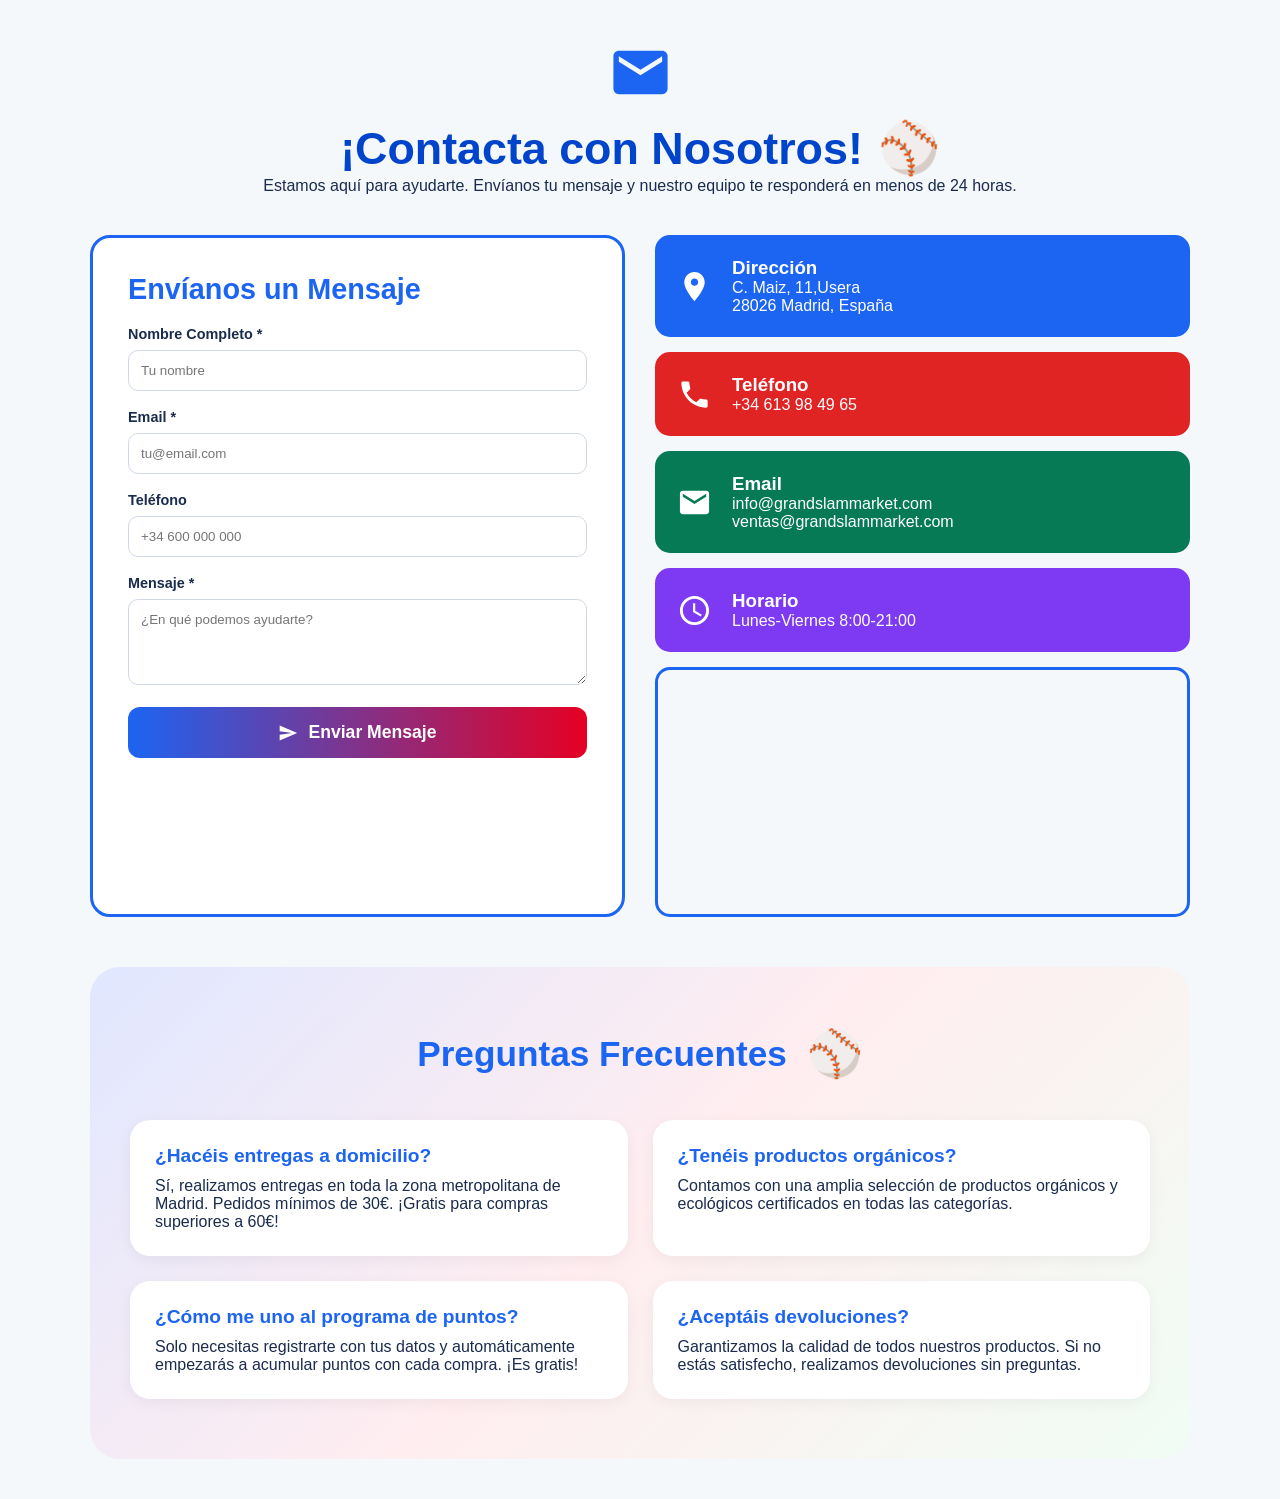
==== Contacto/Contacto.html @ e4c4d45c "Añadiendo mi carpeta de Contacto" ====
<!DOCTYPE html>
<html lang="es">
<head>
    <meta charset="UTF-8">
    <title>Contacto - Grand Slam Market</title>
    <link rel="stylesheet" href="contacto.css">
</head>
<body>

    <div class="container">
        <header class="header-contacto">
            <div class="top-mail-container">
                <svg class="svg-mail-header" viewBox="0 0 24 24"><path d="M20 4H4c-1.1 0-1.99.9-1.99 2L2 18c0 1.1.9 2 2 2h16c1.1 0 2-.9 2-2V6c0-1.1-.9-2-2-2zm0 4l-8 5-8-5V6l8 5 8-5v2z"/></svg>
            </div>
            <div class="title-with-ball">
                <h1>¡Contacta con Nosotros!</h1>
                <span class="pelota-header">⚾</span>
            </div>
            <p>Estamos aquí para ayudarte. Envíanos tu mensaje y nuestro equipo te responderá en menos de 24 horas.</p>
        </header>

        <div class="contact-grid">
            <section class="form-block">
                <h2 class="form-title-blue">Envíanos un Mensaje</h2>
                <form>
                    <label>Nombre Completo *</label>
                    <input type="text" placeholder="Tu nombre">
                    <label>Email *</label>
                    <input type="email" placeholder="tu@email.com">
                    <label>Teléfono</label>
                    <input type="tel" placeholder="+34 600 000 000">
                    <label>Mensaje *</label>
                    <textarea rows="4" placeholder="¿En qué podemos ayudarte?"></textarea>
                    
                    <button type="submit" class="btn-enviar">
                        <svg class="svg-btn" viewBox="0 0 24 24"><path d="M2.01 21L23 12 2.01 3 2 10l15 2-15 2z"/></svg>
                        Enviar Mensaje
                    </button>
                </form>
            </section>

            <aside class="info-sidebar">
                <div class="info-card bg-blue">
                    <svg class="icon-svg" viewBox="0 0 24 24"><path d="M12 2C8.13 2 5 5.13 5 9c0 5.25 7 13 7 13s7-7.75 7-13c0-3.87-3.13-7-7-7zm0 9.5c-1.38 0-2.5-1.12-2.5-2.5s1.12-2.5 2.5-2.5 2.5 1.12 2.5 2.5-1.12 2.5-2.5 2.5z"/></svg>
                    <div class="info-text">
                        <h3>Dirección</h3>
                        <p>C. Maiz, 11,Usera</p>
                        <p>28026 Madrid, España</p>
                    </div>
                </div>

                <div class="info-card bg-red">
                    <svg class="icon-svg" viewBox="0 0 24 24"><path d="M6.62 10.79c1.44 2.83 3.76 5.14 6.59 6.59l2.2-2.2c.27-.27.67-.36 1.02-.24 1.12.37 2.33.57 3.57.57.55 0 1 .45 1 1V20c0 .55-.45 1-1 1-9.39 0-17-7.61-17-17 0-.55.45-1 1-1h3.5c.55 0 1 .45 1 1 0 1.25.2 2.45.57 3.57.11.35.03.74-.25 1.02l-2.2 2.2z"/></svg>
                    <div class="info-text">
                        <h3>Teléfono</h3>
                        <p>+34 613 98 49 65</p>
                    </div>
                </div>

                <div class="info-card bg-green">
                    <svg class="icon-svg" viewBox="0 0 24 24"><path d="M20 4H4c-1.1 0-1.99.9-1.99 2L2 18c0 1.1.9 2 2 2h16c1.1 0 2-.9 2-2V6c0-1.1-.9-2-2-2zm0 4l-8 5-8-5V6l8 5 8-5v2z"/></svg>
                    <div class="info-text">
                        <h3>Email</h3>
                        <p>info@grandslammarket.com</p>
                        <p>ventas@grandslammarket.com</p>
                    </div>
                </div>

                <div class="info-card bg-purple">
                    <svg class="icon-svg" viewBox="0 0 24 24"><path d="M11.99 2C6.47 2 2 6.48 2 12s4.47 10 9.99 10C17.52 22 22 17.52 22 12S17.52 2 11.99 2zM12 20c-4.42 0-8-3.58-8-8s3.58-8 8-8 8 3.58 8 8-3.58 8-8 8zm.5-13H11v6l5.25 3.15.75-1.23-4.5-2.67z"/></svg>
                    <div class="info-text">
                        <h3>Horario</h3>
                        <p>Lunes-Viernes 8:00-21:00</p>
                    </div>
                </div>

              <a href="https://www.google.com/maps/search/?api=1&query=Calle+del+Maiz+11+28045+Madrid" target="_blank" class="mapa-visual-container border-blue">
                    <iframe src="https://www.google.com/maps/embed?pb=!1m18!1m12!1m3!1d3038.563724361555!2d-3.69345!3d40.396!2m3!1f0!2f0!3f0!3m2!1i1024!2i768!4f13.1!3m3!1m2!1s0xd4226260a95e09f%3A0x6d9f3b1b1b1b1b1b!2sCalle%20del%20Ma%C3%ADz%2C%2011%2C%2028045%20Madrid!5e0!3m2!1ses!2ses!4v1700000000000!5m2!1ses!2ses" allowfullscreen="" loading="lazy"></iframe>
                    <div class="capa-clic"></div>
                </a>
            </aside>
        </div>

        <section class="faq-container-general">
            <div class="faq-header-inline">
                <h2 class="faq-main-title">Preguntas Frecuentes</h2>
                <span class="pelota-faq">⚾</span>
            </div>
            <div class="faq-grid">
                <div class="faq-item-white">
                    <h4 class="q-title">¿Hacéis entregas a domicilio?</h4>
                    <p>Sí, realizamos entregas en toda la zona metropolitana de Madrid. Pedidos mínimos de 30€. ¡Gratis para compras superiores a 60€!</p>
                </div>
                <div class="faq-item-white">
                    <h4 class="q-title">¿Tenéis productos orgánicos?</h4>
                    <p>Contamos con una amplia selección de productos orgánicos y ecológicos certificados en todas las categorías.</p>
                </div>
                <div class="faq-item-white">
                    <h4 class="q-title">¿Cómo me uno al programa de puntos?</h4>
                    <p>Solo necesitas registrarte con tus datos y automáticamente empezarás a acumular puntos con cada compra. ¡Es gratis!</p>
                </div>
                <div class="faq-item-white">
                    <h4 class="q-title">¿Aceptáis devoluciones?</h4>
                    <p>Garantizamos la calidad de todos nuestros productos. Si no estás satisfecho, realizamos devoluciones sin preguntas.</p>
                </div>
            </div>
        </section>
    </div>

</body>
</html>
---- Contacto/contacto.css ----
* { margin: 0; padding: 0; box-sizing: border-box; font-family: 'Segoe UI', sans-serif; }
body { background-color: #f4f8fb; padding: 40px 20px; color: #1a2b4d; }
.container { max-width: 1100px; margin: 0 auto; }

/* Header */
.header-contacto { text-align: center; margin-bottom: 40px; }
.svg-mail-header { width: 65px; fill: #1c64f2; margin-bottom: 10px; }
.title-with-ball { display: flex; align-items: center; justify-content: center; gap: 15px; }
.pelota-header { font-size: 50px; }
.header-contacto h1 { color: #0044cc; font-size: 2.8rem; }

/* Grid Principal */
.contact-grid { display: grid; grid-template-columns: 1fr 1fr; gap: 30px; margin-bottom: 50px; }

/* Formulario */
.form-block { background: white; padding: 35px; border-radius: 20px; border: 3px solid #1c64f2; }
.form-title-blue { color: #1c64f2; margin-bottom: 20px; font-size: 1.8rem; }
form label { display: block; font-weight: bold; margin-bottom: 8px; font-size: 0.9rem; }
form input, form textarea { 
    width: 100%; padding: 12px; margin-bottom: 18px; border: 1px solid #d1d9e6; border-radius: 10px; 
}

/* --- AQUÍ SE CAMBIA EL TAMAÑO DEL BOTÓN --- */
.btn-enviar { 
    width: 100%;             /* ESTO HACE QUE SEA UNA LÍNEA LARGA (ANCHO COMPLETO) */
    padding: 15px;           /* Altura normal y cómoda */
    background: linear-gradient(to right, #1c64f2, #e60023); 
    color: white; 
    border: none; 
    border-radius: 12px; 
    font-weight: bold; 
    cursor: pointer;
    display: flex; 
    align-items: center; 
    justify-content: center; 
    gap: 10px;
    font-size: 1.1rem;
    transition: 0.3s;
}
.btn-enviar:hover { opacity: 0.9; transform: scale(1.01); }
.svg-btn { width: 20px; fill: white; }

/* Sidebar */
.info-sidebar { display: flex; flex-direction: column; gap: 15px; }
.info-card { padding: 22px; border-radius: 15px; display: flex; align-items: center; gap: 20px; color: white; }
.icon-svg { width: 35px; height: 35px; fill: white; }
.bg-blue { background-color: #1c64f2; }
.bg-red { background-color: #e02424; }
.bg-green { background-color: #057a55; }
.bg-purple { background-color: #7e3af2; }

/* Mapa */
.mapa-visual-container { height: 250px; border-radius: 15px; overflow: hidden; border: 3px solid #1c64f2; }
.mapa-visual-container iframe { width: 100%; height: 100%; border: none; }

/* FAQ - Fondo General y Título Azul */
.faq-container-general { 
    background: linear-gradient(135deg, #e0e7ff 0%, #ffedf0 50%, #f0fdf4 100%); 
    padding: 60px 40px; 
    border-radius: 30px; 
}
.faq-header-inline { display: flex; align-items: center; justify-content: center; gap: 20px; margin-bottom: 40px; }
.faq-main-title { font-size: 2.2rem; color: #1c64f2; } /* TÍTULO EN AZUL */
.pelota-faq { font-size: 45px; }

.faq-grid { display: grid; grid-template-columns: 1fr 1fr; gap: 25px; }
.faq-item-white { 
    background: white; 
    padding: 25px; 
    border-radius: 20px; 
    box-shadow: 0 4px 15px rgba(0,0,0,0.05); 
}
.q-title { color: #1c64f2; margin-bottom: 10px; font-size: 1.2rem; }

@media (max-width: 900px) { .contact-grid, .faq-grid { grid-template-columns: 1fr; } }
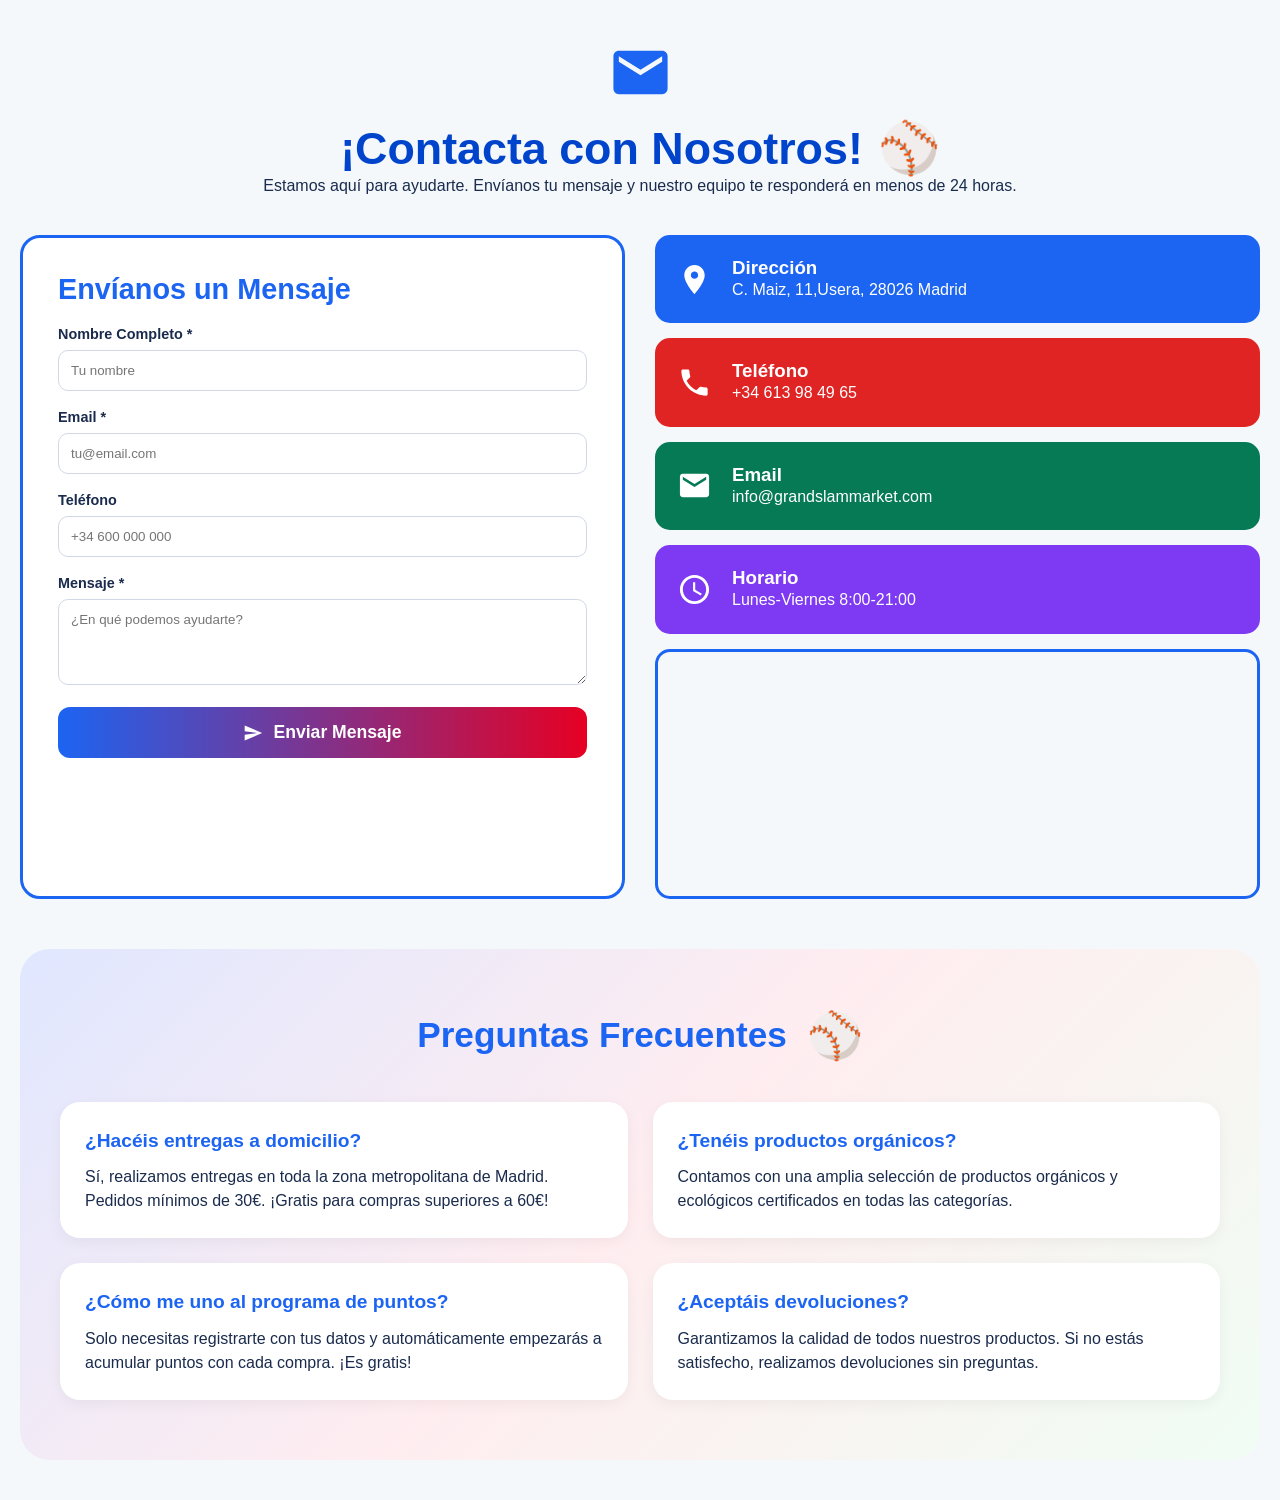
==== commit 1011e602: "Modaficación" ====
--- a/Contacto/Contacto.html
+++ b/Contacto/Contacto.html
@@ -4,37 +4,40 @@
     <meta charset="UTF-8">
     <title>Contacto - Grand Slam Market</title>
     <link rel="stylesheet" href="contacto.css">
+    <link rel="stylesheet" href="contacto-dynamic.css">
 </head>
 <body>
-
+      <img id="img-firebase" src="" alt="Imagen de la tienda" style="width:100%; max-width:400px; display:none;">
     <div class="container">
         <header class="header-contacto">
             <div class="top-mail-container">
                 <svg class="svg-mail-header" viewBox="0 0 24 24"><path d="M20 4H4c-1.1 0-1.99.9-1.99 2L2 18c0 1.1.9 2 2 2h16c1.1 0 2-.9 2-2V6c0-1.1-.9-2-2-2zm0 4l-8 5-8-5V6l8 5 8-5v2z"/></svg>
             </div>
             <div class="title-with-ball">
-                <h1>¡Contacta con Nosotros!</h1>
-                <span class="pelota-header">⚾</span>
+                <h1 id="db-titulo-principal">¡Contacta con Nosotros!</h1>
+                <span id="db-emoji-header" class="pelota-header">⚾</span>
             </div>
-            <p>Estamos aquí para ayudarte. Envíanos tu mensaje y nuestro equipo te responderá en menos de 24 horas.</p>
+            <p id="db-descripcion-principal">Estamos aquí para ayudarte. Envíanos tu mensaje y nuestro equipo te responderá en menos de 24 horas.</p>
         </header>
 
         <div class="contact-grid">
             <section class="form-block">
-                <h2 class="form-title-blue">Envíanos un Mensaje</h2>
-                <form>
-                    <label>Nombre Completo *</label>
-                    <input type="text" placeholder="Tu nombre">
-                    <label>Email *</label>
-                    <input type="email" placeholder="tu@email.com">
-                    <label>Teléfono</label>
-                    <input type="tel" placeholder="+34 600 000 000">
-                    <label>Mensaje *</label>
-                    <textarea rows="4" placeholder="¿En qué podemos ayudarte?"></textarea>
+                <h2 id="db-form-title" class="form-title-blue">Envíanos un Mensaje</h2>
+                <form id="contactForm">
+                    <label id="lbl-name">Nombre Completo *</label>
+                    <input id="input-name" type="text" name="name" placeholder="Tu nombre" required>
+                    <label id="lbl-email">Email *</label>
+                    <input id="input-email" type="email" name="email" placeholder="tu@email.com" required>
+                    <label id="lbl-phone">Teléfono</label>
+                    <input id="input-phone" type="tel" name="phone" placeholder="+34 600 000 000">
+                    <label id="lbl-message">Mensaje *</label>
+                    <textarea id="input-message" name="message" rows="4" placeholder="¿En qué podemos ayudarte?" required></textarea>
                     
-                    <button type="submit" class="btn-enviar">
+                    <div id="formMessage" style="margin: 10px 0; padding: 10px; border-radius: 4px; display: none;"></div>
+                    
+                    <button id="db-btn-enviar" type="submit" class="btn-enviar">
                         <svg class="svg-btn" viewBox="0 0 24 24"><path d="M2.01 21L23 12 2.01 3 2 10l15 2-15 2z"/></svg>
-                        Enviar Mensaje
+                        <span id="db-btn-text">Enviar Mensaje</span>
                     </button>
                 </form>
             </section>
@@ -43,39 +46,37 @@
                 <div class="info-card bg-blue">
                     <svg class="icon-svg" viewBox="0 0 24 24"><path d="M12 2C8.13 2 5 5.13 5 9c0 5.25 7 13 7 13s7-7.75 7-13c0-3.87-3.13-7-7-7zm0 9.5c-1.38 0-2.5-1.12-2.5-2.5s1.12-2.5 2.5-2.5 2.5 1.12 2.5 2.5-1.12 2.5-2.5 2.5z"/></svg>
                     <div class="info-text">
-                        <h3>Dirección</h3>
-                        <p>C. Maiz, 11,Usera</p>
-                        <p>28026 Madrid, España</p>
+                        <h3 id="title-direccion">Dirección</h3>
+                        <p id="info-direccion">C. Maiz, 11,Usera, 28026 Madrid</p>
                     </div>
                 </div>
 
                 <div class="info-card bg-red">
                     <svg class="icon-svg" viewBox="0 0 24 24"><path d="M6.62 10.79c1.44 2.83 3.76 5.14 6.59 6.59l2.2-2.2c.27-.27.67-.36 1.02-.24 1.12.37 2.33.57 3.57.57.55 0 1 .45 1 1V20c0 .55-.45 1-1 1-9.39 0-17-7.61-17-17 0-.55.45-1 1-1h3.5c.55 0 1 .45 1 1 0 1.25.2 2.45.57 3.57.11.35.03.74-.25 1.02l-2.2 2.2z"/></svg>
                     <div class="info-text">
-                        <h3>Teléfono</h3>
-                        <p>+34 613 98 49 65</p>
+                        <h3 id="title-tel">Teléfono</h3>
+                        <p id="info-tel">+34 613 98 49 65</p>
                     </div>
                 </div>
 
                 <div class="info-card bg-green">
                     <svg class="icon-svg" viewBox="0 0 24 24"><path d="M20 4H4c-1.1 0-1.99.9-1.99 2L2 18c0 1.1.9 2 2 2h16c1.1 0 2-.9 2-2V6c0-1.1-.9-2-2-2zm0 4l-8 5-8-5V6l8 5 8-5v2z"/></svg>
                     <div class="info-text">
-                        <h3>Email</h3>
-                        <p>info@grandslammarket.com</p>
-                        <p>ventas@grandslammarket.com</p>
+                        <h3 id="title-email">Email</h3>
+                        <p id="info-email">info@grandslammarket.com</p>
                     </div>
                 </div>
 
                 <div class="info-card bg-purple">
                     <svg class="icon-svg" viewBox="0 0 24 24"><path d="M11.99 2C6.47 2 2 6.48 2 12s4.47 10 9.99 10C17.52 22 22 17.52 22 12S17.52 2 11.99 2zM12 20c-4.42 0-8-3.58-8-8s3.58-8 8-8 8 3.58 8 8-3.58 8-8 8zm.5-13H11v6l5.25 3.15.75-1.23-4.5-2.67z"/></svg>
                     <div class="info-text">
-                        <h3>Horario</h3>
-                        <p>Lunes-Viernes 8:00-21:00</p>
+                        <h3 id="title-horario">Horario</h3>
+                        <p id="info-horario">Lunes-Viernes 8:00-21:00</p>
                     </div>
                 </div>
 
               <a href="https://www.google.com/maps/search/?api=1&query=Calle+del+Maiz+11+28045+Madrid" target="_blank" class="mapa-visual-container border-blue">
-                    <iframe src="https://www.google.com/maps/embed?pb=!1m18!1m12!1m3!1d3038.563724361555!2d-3.69345!3d40.396!2m3!1f0!2f0!3f0!3m2!1i1024!2i768!4f13.1!3m3!1m2!1s0xd4226260a95e09f%3A0x6d9f3b1b1b1b1b1b!2sCalle%20del%20Ma%C3%ADz%2C%2011%2C%2028045%20Madrid!5e0!3m2!1ses!2ses!4v1700000000000!5m2!1ses!2ses" allowfullscreen="" loading="lazy"></iframe>
+                    <iframe id="db-map" src="https://www.google.com/maps/embed?pb=!1m18!1m12!1m3!1d3038.563724361555!2d-3.69345!3d40.396!2m3!1f0!2f0!3f0!3m2!1i1024!2i768!4f13.1!3m3!1m2!1s0xd4226260a95e09f%3A0x6d9f3b1b1b1b1b1b!2sCalle%20del%20Ma%C3%ADz%2C%2011%2C%2028045%20Madrid!5e0!3m2!1ses!2ses!4v1700000000000!5m2!1ses!2ses" allowfullscreen="" loading="lazy"></iframe>
                     <div class="capa-clic"></div>
                 </a>
             </aside>
@@ -83,29 +84,318 @@
 
         <section class="faq-container-general">
             <div class="faq-header-inline">
-                <h2 class="faq-main-title">Preguntas Frecuentes</h2>
-                <span class="pelota-faq">⚾</span>
+                <h2 id="db-faq-title" class="faq-main-title">Preguntas Frecuentes</h2>
+                <span id="db-emoji-faq" class="pelota-faq">⚾</span>
             </div>
             <div class="faq-grid">
                 <div class="faq-item-white">
-                    <h4 class="q-title">¿Hacéis entregas a domicilio?</h4>
-                    <p>Sí, realizamos entregas en toda la zona metropolitana de Madrid. Pedidos mínimos de 30€. ¡Gratis para compras superiores a 60€!</p>
+                    <h4 id="faq-q1" class="q-title">¿Hacéis entregas a domicilio?</h4>
+                    <p id="faq-a1">Sí, realizamos entregas en toda la zona metropolitana de Madrid. Pedidos mínimos de 30€. ¡Gratis para compras superiores a 60€!</p>
                 </div>
                 <div class="faq-item-white">
-                    <h4 class="q-title">¿Tenéis productos orgánicos?</h4>
-                    <p>Contamos con una amplia selección de productos orgánicos y ecológicos certificados en todas las categorías.</p>
+                    <h4 id="faq-q2" class="q-title">¿Tenéis productos orgánicos?</h4>
+                    <p id="faq-a2">Contamos con una amplia selección de productos orgánicos y ecológicos certificados en todas las categorías.</p>
                 </div>
                 <div class="faq-item-white">
-                    <h4 class="q-title">¿Cómo me uno al programa de puntos?</h4>
-                    <p>Solo necesitas registrarte con tus datos y automáticamente empezarás a acumular puntos con cada compra. ¡Es gratis!</p>
+                    <h4 id="faq-q3" class="q-title">¿Cómo me uno al programa de puntos?</h4>
+                    <p id="faq-a3">Solo necesitas registrarte con tus datos y automáticamente empezarás a acumular puntos con cada compra. ¡Es gratis!</p>
                 </div>
                 <div class="faq-item-white">
-                    <h4 class="q-title">¿Aceptáis devoluciones?</h4>
-                    <p>Garantizamos la calidad de todos nuestros productos. Si no estás satisfecho, realizamos devoluciones sin preguntas.</p>
+                    <h4 id="faq-q4" class="q-title">¿Aceptáis devoluciones?</h4>
+                    <p id="faq-a4">Garantizamos la calidad de todos nuestros productos. Si no estás satisfecho, realizamos devoluciones sin preguntas.</p>
                 </div>
             </div>
         </section>
     </div>
 
+<script type="module">
+    // Firebase v9 Modular SDK - Dynamic Content Loading
+    import { initializeApp } from "https://www.gstatic.com/firebasejs/9.6.1/firebase-app.js";
+    import { getFirestore, doc, getDoc, collection, addDoc } from "https://www.gstatic.com/firebasejs/9.6.1/firebase-firestore.js";
+    import { firebaseConfig } from "../firebase-config.js";
+
+    console.log("Intentando conectar a Firebase...");
+
+    // Initialize Firebase
+    const app = initializeApp(firebaseConfig);
+    const db = getFirestore(app);
+
+    // Función para mostrar errores en pantalla
+    function mostrarErrorEnPantalla(mensaje) {
+        const errorDiv = document.createElement('div');
+        errorDiv.style.cssText = `
+            position: fixed;
+            top: 20px;
+            right: 20px;
+            background: #f8d7da;
+            color: #721c24;
+            border: 1px solid #f5c6cb;
+            padding: 15px;
+            border-radius: 5px;
+            z-index: 9999;
+            max-width: 400px;
+            font-family: Arial, sans-serif;
+            font-size: 14px;
+        `;
+        errorDiv.innerHTML = `<strong>ERROR FIREBASE:</strong><br>${mensaje}`;
+        document.body.appendChild(errorDiv);
+        
+        // Auto-eliminar después de 10 segundos
+        setTimeout(() => {
+            if (errorDiv.parentNode) {
+                errorDiv.parentNode.removeChild(errorDiv);
+            }
+        }, 10000);
+    }
+
+    async function cargarDatosDesdeFirebase() {
+        try {
+            console.log('Cargando datos dinámicos desde Firestore...');
+            
+            // Traer textos de contacto
+            const textosRef = doc(db, "Contact", "contact_texts");
+            const textosSnap = await getDoc(textosRef);
+
+            if (textosSnap.exists()) {
+                const doc = textosSnap;
+                console.log('Documento contact_texts encontrado');
+                
+                // Actualizar título principal
+                if (doc.data().titulo_principal && document.getElementById('db-titulo-principal')) {
+                    document.getElementById('db-titulo-principal').textContent = doc.data().titulo_principal;
+                    console.log('Título principal actualizado:', doc.data().titulo_principal);
+                }
+                
+                // Actualizar descripción principal
+                if (doc.data().desc_principal && document.getElementById('db-descripcion-principal')) {
+                    document.getElementById('db-descripcion-principal').textContent = doc.data().desc_principal;
+                    console.log('Descripción principal actualizada:', doc.data().desc_principal);
+                }
+                
+                // Actualizar título del formulario
+                if (doc.data().form_title && document.getElementById('db-form-title')) {
+                    document.getElementById('db-form-title').textContent = doc.data().form_title;
+                    console.log('Título del formulario actualizado:', doc.data().form_title);
+                }
+                
+                // Actualizar título de FAQs
+                if (doc.data().faq_title && document.getElementById('db-faq-title')) {
+                    document.getElementById('db-faq-title').textContent = doc.data().faq_title;
+                    console.log('Título de FAQs actualizado:', doc.data().faq_title);
+                }
+                
+                // Actualizar labels del formulario
+                if (doc.data().lbl_name && document.getElementById('lbl-name')) {
+                    document.getElementById('lbl-name').textContent = doc.data().lbl_name;
+                    console.log('Label nombre actualizado:', doc.data().lbl_name);
+                }
+                
+                if (doc.data().lbl_email && document.getElementById('lbl-email')) {
+                    document.getElementById('lbl-email').textContent = doc.data().lbl_email;
+                    console.log('Label email actualizado:', doc.data().lbl_email);
+                }
+                
+                if (doc.data().lbl_phone && document.getElementById('lbl-phone')) {
+                    document.getElementById('lbl-phone').textContent = doc.data().lbl_phone;
+                    console.log('Label teléfono actualizado:', doc.data().lbl_phone);
+                }
+                
+                if (doc.data().lbl_message && document.getElementById('lbl-message')) {
+                    document.getElementById('lbl-message').textContent = doc.data().lbl_message;
+                    console.log('Label mensaje actualizado:', doc.data().lbl_message);
+                }
+                
+                // Actualizar emojis
+                if (doc.data().emoji_header && document.getElementById('db-emoji-header')) {
+                    document.getElementById('db-emoji-header').textContent = doc.data().emoji_header;
+                    console.log('Emoji header actualizado:', doc.data().emoji_header);
+                }
+                
+                if (doc.data().emoji_faq && document.getElementById('db-emoji-faq')) {
+                    document.getElementById('db-emoji-faq').textContent = doc.data().emoji_faq;
+                    console.log('Emoji FAQ actualizado:', doc.data().emoji_faq);
+                }
+                
+                // Actualizar texto del botón (con fallback)
+                if (document.getElementById('db-btn-text')) {
+                    if (doc.data().btn_enviar && doc.data().btn_enviar.trim() !== '') {
+                        document.getElementById('db-btn-text').textContent = doc.data().btn_enviar;
+                        console.log('Botón enviar actualizado:', doc.data().btn_enviar);
+                    }
+                    // Si no hay valor en Firebase, mantiene el texto del HTML
+                    else {
+                        console.log('Botón enviar mantiene valor por defecto del HTML');
+                    }
+                }
+                
+                // Actualizar placeholders de inputs
+                if (doc.data().placeholder_name && document.getElementById('input-name')) {
+                    document.getElementById('input-name').placeholder = doc.data().placeholder_name;
+                    console.log('Placeholder nombre actualizado:', doc.data().placeholder_name);
+                }
+                
+                if (doc.data().placeholder_email && document.getElementById('input-email')) {
+                    document.getElementById('input-email').placeholder = doc.data().placeholder_email;
+                    console.log('Placeholder email actualizado:', doc.data().placeholder_email);
+                }
+                
+                if (doc.data().placeholder_phone && document.getElementById('input-phone')) {
+                    document.getElementById('input-phone').placeholder = doc.data().placeholder_phone;
+                    console.log('Placeholder teléfono actualizado:', doc.data().placeholder_phone);
+                }
+                
+                if (doc.data().placeholder_message && document.getElementById('input-message')) {
+                    document.getElementById('input-message').placeholder = doc.data().placeholder_message;
+                    console.log('Placeholder mensaje actualizado:', doc.data().placeholder_message);
+                }
+                
+                // Actualizar títulos de las tarjetas de información
+                if (doc.data().title_direccion && document.getElementById('title-direccion')) {
+                    document.getElementById('title-direccion').textContent = doc.data().title_direccion;
+                    console.log('Título dirección actualizado:', doc.data().title_direccion);
+                }
+                
+                if (doc.data().title_tel && document.getElementById('title-tel')) {
+                    document.getElementById('title-tel').textContent = doc.data().title_tel;
+                    console.log('Título teléfono actualizado:', doc.data().title_tel);
+                }
+                
+                if (doc.data().title_email && document.getElementById('title-email')) {
+                    document.getElementById('title-email').textContent = doc.data().title_email;
+                    console.log('Título email actualizado:', doc.data().title_email);
+                }
+                
+                if (doc.data().title_horario && document.getElementById('title-horario')) {
+                    document.getElementById('title-horario').textContent = doc.data().title_horario;
+                    console.log('Título horario actualizado:', doc.data().title_horario);
+                }
+                
+                // Actualizar dirección
+                if (doc.data().direccion && document.getElementById('info-direccion')) {
+                    document.getElementById('info-direccion').textContent = doc.data().direccion;
+                    console.log('Dirección actualizada:', doc.data().direccion);
+                }
+                
+                // Actualizar email
+                if (doc.data().email_contacto && document.getElementById('info-email')) {
+                    document.getElementById('info-email').textContent = doc.data().email_contacto;
+                    console.log('Email actualizado:', doc.data().email_contacto);
+                }
+                
+                // Actualizar teléfono
+                if (doc.data().tel_contacto && document.getElementById('info-tel')) {
+                    document.getElementById('info-tel').textContent = doc.data().tel_contacto;
+                    console.log('Teléfono actualizado:', doc.data().tel_contacto);
+                }
+                
+                // Actualizar horario
+                if (doc.data().horario_tienda && document.getElementById('info-horario')) {
+                    document.getElementById('info-horario').textContent = doc.data().horario_tienda;
+                    console.log('Horario actualizado:', doc.data().horario_tienda);
+                }
+                
+                // Actualizar mapa
+                if (doc.data().ubicacion_mapa && document.getElementById('db-map')) {
+                    document.getElementById('db-map').src = doc.data().ubicacion_mapa;
+                    console.log('Mapa actualizado');
+                }
+                
+                // Mensaje de confirmación
+                console.log("DATOS CARGADOS: " + doc.data().direccion);
+                console.log('Todos los textos de contacto actualizados correctamente');
+            } else {
+                const errorMsg = 'No se encontró el documento "contact_texts" en la colección "Contact"';
+                console.error('ERROR:', errorMsg);
+                console.error('Verifica que:');
+                console.error('1. La colección "Contact" exista en Firestore');
+                console.error('2. El documento "contact_texts" exista');
+                console.error('3. Las reglas de seguridad permitan la lectura');
+                mostrarErrorEnPantalla(errorMsg);
+            }
+            
+        } catch (error) {
+            console.error('Error al cargar datos desde Firebase:', error);
+            console.error('Error completo:', error.message);
+            console.error('Código de error:', error.code);
+            mostrarErrorEnPantalla(`Error de Firebase: ${error.message} (Código: ${error.code})`);
+        }
+    }
+
+    // Form submission handler with Firebase v9
+    document.getElementById('contactForm').addEventListener('submit', async function(e) {
+        e.preventDefault();
+        
+        const formMessage = document.getElementById('formMessage');
+        const submitButton = document.querySelector('.btn-enviar');
+        
+        // Get form values
+        const formData = {
+            name: document.getElementById('name').value,
+            email: document.getElementById('email').value,
+            phone: document.getElementById('phone').value,
+            message: document.getElementById('message').value
+        };
+        
+        // Disable submit button and show loading
+        submitButton.disabled = true;
+        submitButton.innerHTML = '<svg class="svg-btn" viewBox="0 0 24 24"><path d="M12,2A10,10 0 0,0 2,12A10,10 0 0,0 12,22A10,10 0 0,0 22,12A10,10 0 0,0 12,2M16.2,16.2L11,13V7H12.5V12.2L17,14.9L16.2,16.2Z"/></svg> Enviando...';
+        
+        try {
+            // Save to Firestore with v9 syntax
+            const docRef = await addDoc(collection(db, 'contacts'), {
+                ...formData,
+                status: 'pending',
+                createdAt: new Date(),
+                source: 'web-form'
+            });
+            
+            // Show success message
+            formMessage.style.display = 'block';
+            formMessage.style.backgroundColor = '#d4edda';
+            formMessage.style.color = '#155724';
+            formMessage.style.border = '1px solid #c3e6cb';
+            formMessage.innerHTML = '✅ ¡Mensaje enviado correctamente! Nos pondremos en contacto contigo pronto.';
+            
+            // Reset form
+            document.getElementById('contactForm').reset();
+            
+            console.log('Contact form saved with ID:', docRef.id);
+            
+        } catch (error) {
+            console.error('Error saving contact form:', error);
+            
+            // Show error message
+            formMessage.style.display = 'block';
+            formMessage.style.backgroundColor = '#f8d7da';
+            formMessage.style.color = '#721c24';
+            formMessage.style.border = '1px solid #f5c6cb';
+            formMessage.innerHTML = '❌ Error al enviar el mensaje. Por favor, inténtalo de nuevo más tarde.';
+        } finally {
+            // Re-enable submit button
+            submitButton.disabled = false;
+            submitButton.innerHTML = '<svg class="svg-btn" viewBox="0 0 24 24"><path d="M2.01 21L23 12 2.01 3 2 10l15 2-15 2z"/></svg> Enviar Mensaje';
+            
+            // Hide message after 5 seconds
+            setTimeout(() => {
+                formMessage.style.display = 'none';
+            }, 5000);
+        }
+    });
+
+    // Esperar a que el DOM esté completamente cargado antes de cargar los datos
+    document.addEventListener('DOMContentLoaded', function() {
+        // Pequeña espera para asegurar que Firebase esté inicializado
+        setTimeout(() => {
+            cargarDatosDesdeFirebase();
+        }, 500);
+    });
+
+    // También intentar cargar los datos inmediatamente por si el DOM ya está listo
+    if (document.readyState === 'loading') {
+        document.addEventListener('DOMContentLoaded', cargarDatosDesdeFirebase);
+    } else {
+        setTimeout(cargarDatosDesdeFirebase, 100);
+    }
+</script>
 </body>
 </html>
--- a/Contacto/contacto-dynamic.css
+++ b/Contacto/contacto-dynamic.css
@@ -0,0 +1,150 @@
+/* CSS adicional para textos dinámicos y responsive */
+
+/* Asegurar que los textos largos se ajusten correctamente */
+#db-titulo-principal,
+#db-descripcion-principal,
+#db-form-title,
+#db-faq-title {
+    word-wrap: break-word;
+    overflow-wrap: break-word;
+    hyphens: auto;
+    max-width: 100%;
+}
+
+/* Labels del formulario */
+#lbl-name,
+#lbl-email,
+#lbl-phone,
+#lbl-message {
+    word-wrap: break-word;
+    overflow-wrap: break-word;
+    display: block;
+    margin-bottom: 8px;
+    font-weight: 600;
+}
+
+/* Botón dinámico */
+#db-btn-enviar {
+    word-wrap: break-word;
+    overflow-wrap: break-word;
+    white-space: nowrap;
+    overflow: hidden;
+    text-overflow: ellipsis;
+    max-width: 100%;
+}
+
+/* Textos de información */
+#info-direccion,
+#info-tel,
+#info-email,
+#info-horario {
+    word-wrap: break-word;
+    overflow-wrap: break-word;
+    line-height: 1.4;
+}
+
+/* FAQs dinámicas */
+#faq-q1, #faq-q2, #faq-q3, #faq-q4,
+#faq-a1, #faq-a2, #faq-a3, #faq-a4 {
+    word-wrap: break-word;
+    overflow-wrap: break-word;
+    line-height: 1.5;
+}
+
+/* Responsive adjustments */
+@media (max-width: 768px) {
+    #db-titulo-principal {
+        font-size: clamp(1.5rem, 5vw, 2.5rem);
+        line-height: 1.2;
+    }
+    
+    #db-descripcion-principal {
+        font-size: clamp(0.9rem, 3vw, 1.1rem);
+        line-height: 1.4;
+    }
+    
+    #db-form-title,
+    #db-faq-title {
+        font-size: clamp(1.2rem, 4vw, 1.8rem);
+        line-height: 1.3;
+    }
+    
+    #db-btn-enviar {
+        white-space: normal;
+        padding: 12px 20px;
+        font-size: clamp(0.9rem, 3vw, 1rem);
+    }
+    
+    /* Info cards en móvil */
+    .info-card p {
+        font-size: clamp(0.85rem, 2.5vw, 1rem);
+        line-height: 1.4;
+    }
+    
+    /* FAQs en móvil */
+    .faq-item-white h4,
+    .faq-item-white p {
+        font-size: clamp(0.9rem, 3vw, 1rem);
+        line-height: 1.5;
+    }
+}
+
+@media (max-width: 480px) {
+    /* Ajustes extra para pantallas muy pequeñas */
+    #db-titulo-principal {
+        font-size: 1.5rem;
+    }
+    
+    #db-btn-enviar {
+        padding: 10px 16px;
+        font-size: 0.9rem;
+    }
+    
+    .info-card {
+        padding: 15px;
+    }
+    
+    .faq-item-white {
+        padding: 15px;
+    }
+}
+
+/* Evitar que los contenedores se rompan con textos largos */
+.container {
+    max-width: 100%;
+    overflow-x: hidden;
+}
+
+.contact-grid {
+    max-width: 100%;
+    overflow-wrap: break-word;
+}
+
+.form-block {
+    max-width: 100%;
+    overflow-wrap: break-word;
+}
+
+.info-sidebar {
+    max-width: 100%;
+    overflow-wrap: break-word;
+}
+
+/* Animación suave para cambios de texto */
+[id^="db-"], 
+[id^="lbl-"], 
+[id^="info-"], 
+[id^="faq-"] {
+    transition: all 0.3s ease;
+}
+
+/* Estados de carga */
+.loading {
+    opacity: 0.6;
+    transition: opacity 0.3s ease;
+}
+
+.loaded {
+    opacity: 1;
+    transition: opacity 0.3s ease;
+}
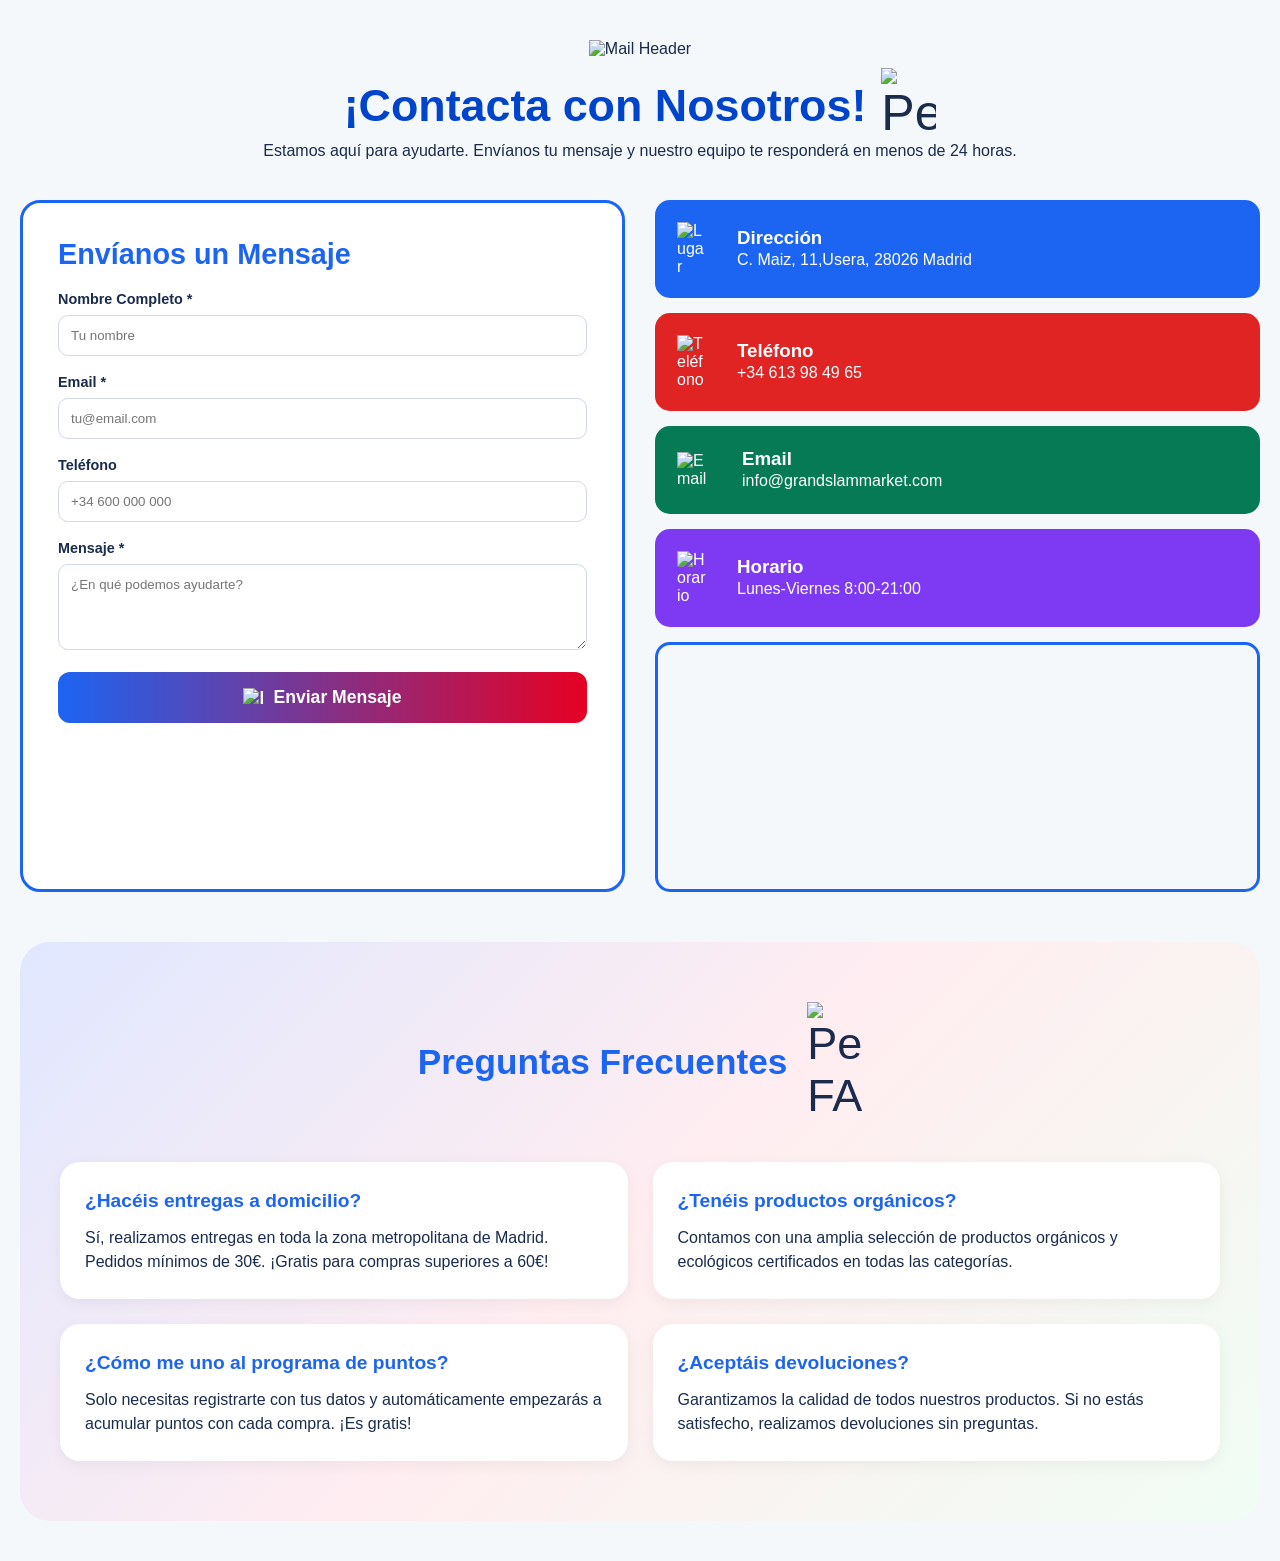
==== commit 991fe67d: "Merge remote-tracking branch 'origin/Ihsane' merge del proyecto completo" ====
--- a/Contacto/Contacto.html
+++ b/Contacto/Contacto.html
@@ -11,11 +11,11 @@
     <div class="container">
         <header class="header-contacto">
             <div class="top-mail-container">
-                <svg class="svg-mail-header" viewBox="0 0 24 24"><path d="M20 4H4c-1.1 0-1.99.9-1.99 2L2 18c0 1.1.9 2 2 2h16c1.1 0 2-.9 2-2V6c0-1.1-.9-2-2-2zm0 4l-8 5-8-5V6l8 5 8-5v2z"/></svg>
+                <img id="img-mail-header" src="" alt="Mail Header" class="svg-mail-header">
             </div>
             <div class="title-with-ball">
                 <h1 id="db-titulo-principal">¡Contacta con Nosotros!</h1>
-                <span id="db-emoji-header" class="pelota-header">⚾</span>
+                <img id="img-pelota" src="" alt="Pelota" class="pelota-header">
             </div>
             <p id="db-descripcion-principal">Estamos aquí para ayudarte. Envíanos tu mensaje y nuestro equipo te responderá en menos de 24 horas.</p>
         </header>
@@ -36,7 +36,7 @@
                     <div id="formMessage" style="margin: 10px 0; padding: 10px; border-radius: 4px; display: none;"></div>
                     
                     <button id="db-btn-enviar" type="submit" class="btn-enviar">
-                        <svg class="svg-btn" viewBox="0 0 24 24"><path d="M2.01 21L23 12 2.01 3 2 10l15 2-15 2z"/></svg>
+                        <img id="img-btn-enviar" src="" alt="Enviar" class="svg-btn">
                         <span id="db-btn-text">Enviar Mensaje</span>
                     </button>
                 </form>
@@ -44,7 +44,7 @@
 
             <aside class="info-sidebar">
                 <div class="info-card bg-blue">
-                    <svg class="icon-svg" viewBox="0 0 24 24"><path d="M12 2C8.13 2 5 5.13 5 9c0 5.25 7 13 7 13s7-7.75 7-13c0-3.87-3.13-7-7-7zm0 9.5c-1.38 0-2.5-1.12-2.5-2.5s1.12-2.5 2.5-2.5 2.5 1.12 2.5 2.5-1.12 2.5-2.5 2.5z"/></svg>
+                    <img id="img-lugar" src="" alt="Lugar" class="icon-svg icon-style">
                     <div class="info-text">
                         <h3 id="title-direccion">Dirección</h3>
                         <p id="info-direccion">C. Maiz, 11,Usera, 28026 Madrid</p>
@@ -52,7 +52,7 @@
                 </div>
 
                 <div class="info-card bg-red">
-                    <svg class="icon-svg" viewBox="0 0 24 24"><path d="M6.62 10.79c1.44 2.83 3.76 5.14 6.59 6.59l2.2-2.2c.27-.27.67-.36 1.02-.24 1.12.37 2.33.57 3.57.57.55 0 1 .45 1 1V20c0 .55-.45 1-1 1-9.39 0-17-7.61-17-17 0-.55.45-1 1-1h3.5c.55 0 1 .45 1 1 0 1.25.2 2.45.57 3.57.11.35.03.74-.25 1.02l-2.2 2.2z"/></svg>
+                    <img id="img-tel" src="" alt="Teléfono" class="icon-svg icon-style">
                     <div class="info-text">
                         <h3 id="title-tel">Teléfono</h3>
                         <p id="info-tel">+34 613 98 49 65</p>
@@ -60,7 +60,7 @@
                 </div>
 
                 <div class="info-card bg-green">
-                    <svg class="icon-svg" viewBox="0 0 24 24"><path d="M20 4H4c-1.1 0-1.99.9-1.99 2L2 18c0 1.1.9 2 2 2h16c1.1 0 2-.9 2-2V6c0-1.1-.9-2-2-2zm0 4l-8 5-8-5V6l8 5 8-5v2z"/></svg>
+                    <img id="img-email-card" src="" alt="Email" class="icon-svg icon-style">
                     <div class="info-text">
                         <h3 id="title-email">Email</h3>
                         <p id="info-email">info@grandslammarket.com</p>
@@ -68,7 +68,7 @@
                 </div>
 
                 <div class="info-card bg-purple">
-                    <svg class="icon-svg" viewBox="0 0 24 24"><path d="M11.99 2C6.47 2 2 6.48 2 12s4.47 10 9.99 10C17.52 22 22 17.52 22 12S17.52 2 11.99 2zM12 20c-4.42 0-8-3.58-8-8s3.58-8 8-8 8 3.58 8 8-3.58 8-8 8zm.5-13H11v6l5.25 3.15.75-1.23-4.5-2.67z"/></svg>
+                    <img id="img-horario" src="" alt="Horario" class="icon-svg icon-style">
                     <div class="info-text">
                         <h3 id="title-horario">Horario</h3>
                         <p id="info-horario">Lunes-Viernes 8:00-21:00</p>
@@ -85,7 +85,7 @@
         <section class="faq-container-general">
             <div class="faq-header-inline">
                 <h2 id="db-faq-title" class="faq-main-title">Preguntas Frecuentes</h2>
-                <span id="db-emoji-faq" class="pelota-faq">⚾</span>
+                <img id="img-pelota-faq" src="" alt="Pelota FAQ" class="pelota-faq">
             </div>
             <div class="faq-grid">
                 <div class="faq-item-white">
@@ -111,7 +111,7 @@
 <script type="module">
     // Firebase v9 Modular SDK - Dynamic Content Loading
     import { initializeApp } from "https://www.gstatic.com/firebasejs/9.6.1/firebase-app.js";
-    import { getFirestore, doc, getDoc, collection, addDoc } from "https://www.gstatic.com/firebasejs/9.6.1/firebase-firestore.js";
+    import { getFirestore, doc, getDoc, collection, addDoc, onSnapshot } from "https://www.gstatic.com/firebasejs/9.6.1/firebase-firestore.js";
     import { firebaseConfig } from "../firebase-config.js";
 
     console.log("Intentando conectar a Firebase...");
@@ -148,177 +148,397 @@
         }, 10000);
     }
 
-    async function cargarDatosDesdeFirebase() {
-        try {
-            console.log('Cargando datos dinámicos desde Firestore...');
-            
-            // Traer textos de contacto
-            const textosRef = doc(db, "Contact", "contact_texts");
-            const textosSnap = await getDoc(textosRef);
-
+    function cargarDatosDesdeFirebase() {
+        console.log('Configurando listeners dobles...');
+        
+        // === LISTENER 1: TEXTOS desde Contact/contact_texts ===
+        const textosRef = doc(db, "Contact", "contact_texts");
+        onSnapshot(textosRef, (textosSnap) => {
             if (textosSnap.exists()) {
-                const doc = textosSnap;
-                console.log('Documento contact_texts encontrado');
-                
-                // Actualizar título principal
-                if (doc.data().titulo_principal && document.getElementById('db-titulo-principal')) {
-                    document.getElementById('db-titulo-principal').textContent = doc.data().titulo_principal;
-                    console.log('Título principal actualizado:', doc.data().titulo_principal);
-                }
-                
-                // Actualizar descripción principal
-                if (doc.data().desc_principal && document.getElementById('db-descripcion-principal')) {
-                    document.getElementById('db-descripcion-principal').textContent = doc.data().desc_principal;
-                    console.log('Descripción principal actualizada:', doc.data().desc_principal);
-                }
-                
-                // Actualizar título del formulario
-                if (doc.data().form_title && document.getElementById('db-form-title')) {
-                    document.getElementById('db-form-title').textContent = doc.data().form_title;
-                    console.log('Título del formulario actualizado:', doc.data().form_title);
-                }
-                
-                // Actualizar título de FAQs
-                if (doc.data().faq_title && document.getElementById('db-faq-title')) {
-                    document.getElementById('db-faq-title').textContent = doc.data().faq_title;
-                    console.log('Título de FAQs actualizado:', doc.data().faq_title);
-                }
-                
-                // Actualizar labels del formulario
-                if (doc.data().lbl_name && document.getElementById('lbl-name')) {
-                    document.getElementById('lbl-name').textContent = doc.data().lbl_name;
-                    console.log('Label nombre actualizado:', doc.data().lbl_name);
-                }
-                
-                if (doc.data().lbl_email && document.getElementById('lbl-email')) {
-                    document.getElementById('lbl-email').textContent = doc.data().lbl_email;
-                    console.log('Label email actualizado:', doc.data().lbl_email);
-                }
-                
-                if (doc.data().lbl_phone && document.getElementById('lbl-phone')) {
-                    document.getElementById('lbl-phone').textContent = doc.data().lbl_phone;
-                    console.log('Label teléfono actualizado:', doc.data().lbl_phone);
-                }
-                
-                if (doc.data().lbl_message && document.getElementById('lbl-message')) {
-                    document.getElementById('lbl-message').textContent = doc.data().lbl_message;
-                    console.log('Label mensaje actualizado:', doc.data().lbl_message);
-                }
-                
-                // Actualizar emojis
-                if (doc.data().emoji_header && document.getElementById('db-emoji-header')) {
-                    document.getElementById('db-emoji-header').textContent = doc.data().emoji_header;
-                    console.log('Emoji header actualizado:', doc.data().emoji_header);
-                }
-                
-                if (doc.data().emoji_faq && document.getElementById('db-emoji-faq')) {
-                    document.getElementById('db-emoji-faq').textContent = doc.data().emoji_faq;
-                    console.log('Emoji FAQ actualizado:', doc.data().emoji_faq);
-                }
-                
-                // Actualizar texto del botón (con fallback)
-                if (document.getElementById('db-btn-text')) {
-                    if (doc.data().btn_enviar && doc.data().btn_enviar.trim() !== '') {
-                        document.getElementById('db-btn-text').textContent = doc.data().btn_enviar;
-                        console.log('Botón enviar actualizado:', doc.data().btn_enviar);
-                    }
-                    // Si no hay valor en Firebase, mantiene el texto del HTML
-                    else {
-                        console.log('Botón enviar mantiene valor por defecto del HTML');
-                    }
-                }
-                
-                // Actualizar placeholders de inputs
-                if (doc.data().placeholder_name && document.getElementById('input-name')) {
-                    document.getElementById('input-name').placeholder = doc.data().placeholder_name;
-                    console.log('Placeholder nombre actualizado:', doc.data().placeholder_name);
-                }
-                
-                if (doc.data().placeholder_email && document.getElementById('input-email')) {
-                    document.getElementById('input-email').placeholder = doc.data().placeholder_email;
-                    console.log('Placeholder email actualizado:', doc.data().placeholder_email);
-                }
-                
-                if (doc.data().placeholder_phone && document.getElementById('input-phone')) {
-                    document.getElementById('input-phone').placeholder = doc.data().placeholder_phone;
-                    console.log('Placeholder teléfono actualizado:', doc.data().placeholder_phone);
-                }
-                
-                if (doc.data().placeholder_message && document.getElementById('input-message')) {
-                    document.getElementById('input-message').placeholder = doc.data().placeholder_message;
-                    console.log('Placeholder mensaje actualizado:', doc.data().placeholder_message);
-                }
-                
-                // Actualizar títulos de las tarjetas de información
-                if (doc.data().title_direccion && document.getElementById('title-direccion')) {
-                    document.getElementById('title-direccion').textContent = doc.data().title_direccion;
-                    console.log('Título dirección actualizado:', doc.data().title_direccion);
-                }
-                
-                if (doc.data().title_tel && document.getElementById('title-tel')) {
-                    document.getElementById('title-tel').textContent = doc.data().title_tel;
-                    console.log('Título teléfono actualizado:', doc.data().title_tel);
-                }
-                
-                if (doc.data().title_email && document.getElementById('title-email')) {
-                    document.getElementById('title-email').textContent = doc.data().title_email;
-                    console.log('Título email actualizado:', doc.data().title_email);
-                }
-                
-                if (doc.data().title_horario && document.getElementById('title-horario')) {
-                    document.getElementById('title-horario').textContent = doc.data().title_horario;
-                    console.log('Título horario actualizado:', doc.data().title_horario);
-                }
-                
-                // Actualizar dirección
-                if (doc.data().direccion && document.getElementById('info-direccion')) {
-                    document.getElementById('info-direccion').textContent = doc.data().direccion;
-                    console.log('Dirección actualizada:', doc.data().direccion);
-                }
-                
-                // Actualizar email
-                if (doc.data().email_contacto && document.getElementById('info-email')) {
-                    document.getElementById('info-email').textContent = doc.data().email_contacto;
-                    console.log('Email actualizado:', doc.data().email_contacto);
-                }
-                
-                // Actualizar teléfono
-                if (doc.data().tel_contacto && document.getElementById('info-tel')) {
-                    document.getElementById('info-tel').textContent = doc.data().tel_contacto;
-                    console.log('Teléfono actualizado:', doc.data().tel_contacto);
-                }
-                
-                // Actualizar horario
-                if (doc.data().horario_tienda && document.getElementById('info-horario')) {
-                    document.getElementById('info-horario').textContent = doc.data().horario_tienda;
-                    console.log('Horario actualizado:', doc.data().horario_tienda);
-                }
-                
-                // Actualizar mapa
-                if (doc.data().ubicacion_mapa && document.getElementById('db-map')) {
-                    document.getElementById('db-map').src = doc.data().ubicacion_mapa;
-                    console.log('Mapa actualizado');
-                }
-                
-                // Mensaje de confirmación
-                console.log("DATOS CARGADOS: " + doc.data().direccion);
-                console.log('Todos los textos de contacto actualizados correctamente');
+                const data = textosSnap.data();
+                console.log('Documento Contact/contact_texts encontrado (textos)');
+                console.log("Campos de textos recibidos:", data);
+                console.log('=== TODOS LOS CAMPOS DISPONIBLES EN TEXTOS ===');
+                console.log('Nombres de campos:', Object.keys(data));
+                console.log('¿Existen campos title_*?', {
+                    title_direccion: !!data.title_direccion,
+                    title_tel: !!data.title_tel,
+                    title_email: !!data.title_email,
+                    title_horario: !!data.title_horario
+                });
+                
+                // === ACTUALIZAR TEXTOS ===
+                
+                // Título principal
+                if (data.titulo_principal && document.getElementById('db-titulo-principal')) {
+                    document.getElementById('db-titulo-principal').textContent = data.titulo_principal;
+                    console.log('Título principal actualizado');
+                } else {
+                    console.log("Falla el campo: titulo_principal");
+                }
+                
+                // Descripción principal
+                if (data.desc_principal && document.getElementById('db-descripcion-principal')) {
+                    document.getElementById('db-descripcion-principal').textContent = data.desc_principal;
+                    console.log('Descripción principal actualizada');
+                } else {
+                    console.log("Falla el campo: desc_principal");
+                }
+                
+                // Título del formulario
+                if (data.from_title && document.getElementById('db-form-title')) {
+                    document.getElementById('db-form-title').textContent = data.from_title;
+                    console.log('Título del formulario actualizado');
+                } else {
+                    console.log("Falla el campo: from_title");
+                }
+                
+                // Título de FAQs
+                if (data.faq_title && document.getElementById('db-faq-title')) {
+                    document.getElementById('db-faq-title').textContent = data.faq_title;
+                    console.log('Título de FAQs actualizado');
+                } else {
+                    console.log("Falla el campo: faq_title");
+                }
+                
+                // Labels del formulario
+                if (data.lbl_name && document.getElementById('lbl-name')) {
+                    document.getElementById('lbl-name').textContent = data.lbl_name;
+                } else {
+                    console.log("Falla el campo: lbl_name");
+                }
+                
+                if (data.lbl_email && document.getElementById('lbl-email')) {
+                    document.getElementById('lbl-email').textContent = data.lbl_email;
+                } else {
+                    console.log("Falla el campo: lbl_email");
+                }
+                
+                if (data.lbl_phone && document.getElementById('lbl-phone')) {
+                    document.getElementById('lbl-phone').textContent = data.lbl_phone;
+                } else {
+                    console.log("Falla el campo: lbl_phone");
+                }
+                
+                if (data.lbl_message && document.getElementById('lbl-message')) {
+                    document.getElementById('lbl-message').textContent = data.lbl_message;
+                } else {
+                    console.log("Falla el campo: lbl_message");
+                }
+                
+                // Texto del botón
+                if (data.btn_enviar && document.getElementById('db-btn-text')) {
+                    document.getElementById('db-btn-text').textContent = data.btn_enviar;
+                } else {
+                    console.log("Falla el campo: btn_enviar");
+                }
+                
+                // Placeholders
+                if (data.placeholder_name && document.getElementById('input-name')) {
+                    document.getElementById('input-name').placeholder = data.placeholder_name;
+                } else {
+                    console.log("Falla el campo: placeholder_name");
+                }
+                
+                if (data.placeholder_email && document.getElementById('input-email')) {
+                    document.getElementById('input-email').placeholder = data.placeholder_email;
+                } else {
+                    console.log("Falla el campo: placeholder_email");
+                }
+                
+                if (data.placeholder_phone && document.getElementById('input-phone')) {
+                    document.getElementById('input-phone').placeholder = data.placeholder_phone;
+                } else {
+                    console.log("Falla el campo: placeholder_phone");
+                }
+                
+                if (data.placeholder_message && document.getElementById('input-message')) {
+                    document.getElementById('input-message').placeholder = data.placeholder_message;
+                } else {
+                    console.log("Falla el campo: placeholder_message");
+                }
+                
+                // Títulos de tarjetas - usar textos fijos ya que no existen en Firestore
+                // Los títulos se mantienen del HTML original
+                
+                // Datos de contacto
+                if (data.direccion && document.getElementById('info-direccion')) {
+                    document.getElementById('info-direccion').textContent = data.direccion;
+                } else {
+                    console.log("Falla el campo: direccion");
+                }
+                
+                if (data.email_contacto && document.getElementById('info-email')) {
+                    document.getElementById('info-email').textContent = data.email_contacto;
+                } else {
+                    console.log("Falla el campo: email_contacto");
+                }
+                
+                if (data.tel_contacto && document.getElementById('info-tel')) {
+                    document.getElementById('info-tel').textContent = data.tel_contacto;
+                } else {
+                    console.log("Falla el campo: tel_contacto");
+                }
+                
+                if (data.horario_tienda && document.getElementById('info-horario')) {
+                    document.getElementById('info-horario').textContent = data.horario_tienda;
+                } else {
+                    console.log("Falla el campo: horario_tienda");
+                }
+                
+                if (data.ubicacion_mapa && document.getElementById('db-map')) {
+                    document.getElementById('db-map').src = data.ubicacion_mapa;
+                } else {
+                    console.log("Falla el campo: ubicacion_mapa");
+                }
+                
+                console.log('Textos procesados desde Contact/contact_texts');
+                
             } else {
                 const errorMsg = 'No se encontró el documento "contact_texts" en la colección "Contact"';
                 console.error('ERROR:', errorMsg);
-                console.error('Verifica que:');
-                console.error('1. La colección "Contact" exista en Firestore');
-                console.error('2. El documento "contact_texts" exista');
-                console.error('3. Las reglas de seguridad permitan la lectura');
                 mostrarErrorEnPantalla(errorMsg);
             }
-            
-        } catch (error) {
-            console.error('Error al cargar datos desde Firebase:', error);
-            console.error('Error completo:', error.message);
-            console.error('Código de error:', error.code);
-            mostrarErrorEnPantalla(`Error de Firebase: ${error.message} (Código: ${error.code})`);
+        }, (error) => {
+            console.error('Error en listener de Contact/contact_texts:', error);
+            if (error.code === 'permission-denied') {
+                mostrarErrorEnPantalla('Permission denied: No tienes permisos para leer la colección Contact');
+            } else if (error.code === 'not-found') {
+                mostrarErrorEnPantalla('Collection not found: La colección Contact no existe');
+            }
+        });
+
+        // === LISTENER 2: ICONOS Y FONDOS desde Contact/Imágenes ===
+        console.log('Intentando acceder a Contact/Imágenes...');
+        
+        // Función para intentar con ambos nombres (con y sin tilde)
+        function cargarImagenes(nombreDocumento) {
+            const imagenesRef = doc(db, "Contact", nombreDocumento);
+            onSnapshot(imagenesRef, (imagenesSnap) => {
+                if (imagenesSnap.exists()) {
+                    const data = imagenesSnap.data();
+                    console.log(`Documento Contact/${nombreDocumento} encontrado (iconos y fondos)`);
+                    
+                    // Método para buscar campos ignorando espacios
+                    const getField = (name) => {
+                        return data[name] || 
+                               data[name.trim()] || 
+                               data[Object.keys(data).find(k => k.includes(name))] ||
+                               data[Object.keys(data).find(k => k.toLowerCase().includes(name.toLowerCase()))];
+                    };
+
+                    console.log("Campos de imágenes recibidos:", data);
+                    console.log('=== TODOS LOS CAMPOS DISPONIBLES EN IMÁGENES ===');
+                    console.log('Nombres de campos:', Object.keys(data));
+                    console.log('CAMPOS REALES:', Object.keys(data));
+                    console.log('Valores de campos problemáticos:', {
+                        'url_icono_tel': data.url_icono_tel,
+                        'url_icono_horario': data.url_icono_horario,
+                        'url_icono_enviar': data.url_icono_enviar,
+                        'url_btn_enviar': data.url_btn_enviar
+                    });
+                    
+                    console.log('Campos de iconos específicos:', {
+                        url_icono_lugar: !!data.url_icono_lugar,
+                        url_icono_tel: !!data.url_icono_tel,
+                        url_icono_email: !!data.url_icono_email,
+                        url_icono_horario: !!data.url_icono_horario,
+                        url_icono_enviar: !!data.url_icono_enviar,
+                        url_icono_pelota: !!data.url_icono_pelota
+                    });
+                    
+                    // Buscar posibles nombres alternativos para los campos que faltan
+                    console.log('Posibles nombres alternativos para teléfono:', 
+                        Object.keys(data).filter(key => key.toLowerCase().includes('tel')));
+                    console.log('Posibles nombres alternativos para horario:', 
+                        Object.keys(data).filter(key => key.toLowerCase().includes('horario')));
+                    console.log('Posibles nombres alternativos para enviar:', 
+                        Object.keys(data).filter(key => key.toLowerCase().includes('enviar')));
+                
+                // === ACTUALIZAR FONDOS ===
+                
+                // Fondo azul
+                if (data.url_fondo_azul && document.querySelector('.bg-blue')) {
+                    document.querySelector('.bg-blue').style.backgroundImage = `url(${data.url_fondo_azul})`;
+                    document.querySelector('.bg-blue').style.backgroundSize = 'cover';
+                    document.querySelector('.bg-blue').style.backgroundPosition = 'center';
+                    document.querySelector('.bg-blue').style.backgroundRepeat = 'no-repeat';
+                    console.log('Fondo azul aplicado');
+                } else {
+                    console.log("Falla el campo: url_fondo_azul");
+                }
+                
+                // Fondo rojo
+                if (data.url_fondo_rojo && document.querySelector('.bg-red')) {
+                    document.querySelector('.bg-red').style.backgroundImage = `url(${data.url_fondo_rojo})`;
+                    document.querySelector('.bg-red').style.backgroundSize = 'cover';
+                    document.querySelector('.bg-red').style.backgroundPosition = 'center';
+                    document.querySelector('.bg-red').style.backgroundRepeat = 'no-repeat';
+                    console.log('Fondo rojo aplicado');
+                } else {
+                    console.log("Falla el campo: url_fondo_rojo");
+                }
+                
+                // Fondo verde
+                if (data.url_fondo_verde && document.querySelector('.bg-green')) {
+                    document.querySelector('.bg-green').style.backgroundImage = `url(${data.url_fondo_verde})`;
+                    document.querySelector('.bg-green').style.backgroundSize = 'cover';
+                    document.querySelector('.bg-green').style.backgroundPosition = 'center';
+                    document.querySelector('.bg-green').style.backgroundRepeat = 'no-repeat';
+                    console.log('Fondo verde aplicado');
+                } else {
+                    console.log("Falla el campo: url_fondo_verde");
+                }
+                
+                // Fondo morado
+                if (data.url_fondo_morado && document.querySelector('.bg-purple')) {
+                    document.querySelector('.bg-purple').style.backgroundImage = `url(${data.url_fondo_morado})`;
+                    document.querySelector('.bg-purple').style.backgroundSize = 'cover';
+                    document.querySelector('.bg-purple').style.backgroundPosition = 'center';
+                    document.querySelector('.bg-purple').style.backgroundRepeat = 'no-repeat';
+                    console.log('Fondo morado aplicado');
+                } else {
+                    console.log("Falla el campo: url_fondo_morado");
+                }
+                
+                // Fondo FAQs
+                if (data.url_fondo_faqs && document.querySelector('.faq-container-general')) {
+                    document.querySelector('.faq-container-general').style.backgroundImage = `url(${data.url_fondo_faqs})`;
+                    document.querySelector('.faq-container-general').style.backgroundSize = 'cover';
+                    document.querySelector('.faq-container-general').style.backgroundPosition = 'center';
+                    document.querySelector('.faq-container-general').style.backgroundRepeat = 'no-repeat';
+                    document.querySelector('.faq-container-general').style.padding = '30px';
+                    console.log('Fondo FAQs aplicado');
+                } else {
+                    console.log("Falla el campo: url_fondo_faqs");
+                }
+                
+                // Fondo blanco para FAQs
+                if (data.url_fondo_blanco) {
+                    const faqItems = document.querySelectorAll('.faq-item-white');
+                    faqItems.forEach(item => {
+                        item.style.backgroundImage = `url(${data.url_fondo_blanco})`;
+                        item.style.backgroundSize = 'cover';
+                        item.style.backgroundPosition = 'center';
+                        item.style.backgroundRepeat = 'no-repeat';
+                        item.style.padding = '30px';
+                        item.style.margin = '0';
+                    });
+                    console.log('Fondo blanco aplicado a FAQs');
+                } else {
+                    console.log("Falla el campo: url_fondo_blanco");
+                }
+                
+                // === ACTUALIZAR ICONOS ===
+                
+                // Icono lugar
+                if (data.url_icono_lugar && document.getElementById('img-lugar')) {
+                    document.getElementById('img-lugar').src = data.url_icono_lugar;
+                    console.log('Icono lugar actualizado');
+                } else {
+                    console.log("Falla el campo: url_icono_lugar");
+                }
+                
+                // Icono teléfono usando getField
+                if (getField('url_icono_tel') && document.getElementById('img-tel')) {
+                    document.getElementById('img-tel').src = getField('url_icono_tel');
+                    console.log('Icono teléfono actualizado');
+                } else {
+                    console.log("Falla el campo: url_icono_tel");
+                }
+                
+                // Icono email de la tarjeta de contacto (blanco)
+                if (getField('url_icono_email_blanco') && document.getElementById('img-email-card')) {
+                    document.getElementById('img-email-card').src = getField('url_icono_email_blanco');
+                    console.log('Icono email tarjeta actualizado');
+                } else {
+                    console.log("Falla el campo: url_icono_email_blanco");
+                }
+                
+                // Icono email de la cabecera
+                if (getField('url_icono_email') && document.getElementById('img-email-header')) {
+                    document.getElementById('img-email-header').src = getField('url_icono_email');
+                    console.log('Icono email header actualizado');
+                } else {
+                    console.log("Falla el campo: url_icono_email");
+                }
+                
+                // Icono horario usando getField
+                if (getField('url_icono_horario') && document.getElementById('img-horario')) {
+                    document.getElementById('img-horario').src = getField('url_icono_horario');
+                    console.log('Icono horario actualizado');
+                } else {
+                    console.log("Falla el campo: url_icono_horario");
+                }
+                
+                // Icono pelota principal
+                if (data.url_icono_pelota && document.getElementById('img-pelota')) {
+                    document.getElementById('img-pelota').src = data.url_icono_pelota;
+                    console.log('Pelota principal actualizada');
+                } else {
+                    console.log("Falla el campo: url_icono_pelota (principal)");
+                }
+                
+                // Icono pelota FAQ (mismo campo)
+                if (data.url_icono_pelota && document.getElementById('img-pelota-faq')) {
+                    document.getElementById('img-pelota-faq').src = data.url_icono_pelota;
+                    console.log('Pelota FAQ actualizada');
+                } else {
+                    console.log("Falla el campo: url_icono_pelota (FAQ)");
+                }
+                
+                // Icono mail header (usando url_icono_email)
+                if (data.url_icono_email && document.getElementById('img-mail-header')) {
+                    document.getElementById('img-mail-header').src = data.url_icono_email;
+                    console.log('Icono mail header actualizado');
+                } else {
+                    console.log("Falla el campo: url_icono_email (mail header)");
+                }
+                
+                // Icono del botón enviar usando getField
+                if (getField('url_icono_enviar') && document.getElementById('img-btn-enviar')) {
+                    document.getElementById('img-btn-enviar').src = getField('url_icono_enviar');
+                    document.getElementById('img-btn-enviar').style.width = '20px';
+                    document.getElementById('img-btn-enviar').style.height = '20px';
+                    console.log('Icono botón enviar actualizado');
+                } else {
+                    console.log("Falla el campo: url_icono_enviar");
+                }
+                
+                // Fondo del botón enviar usando getField
+                if (getField('url_btn_enviar') && document.getElementById('db-btn-enviar')) {
+                    document.getElementById('db-btn-enviar').style.backgroundImage = `url(${getField('url_btn_enviar')})`;
+                    document.getElementById('db-btn-enviar').style.backgroundSize = 'cover';
+                    document.getElementById('db-btn-enviar').style.backgroundPosition = 'center';
+                    document.getElementById('db-btn-enviar').style.backgroundRepeat = 'no-repeat';
+                    document.getElementById('db-btn-enviar').style.color = 'white';
+                    console.log('Fondo botón enviar aplicado');
+                } else {
+                    console.log("Falla el campo: url_btn_enviar");
+                }
+                
+                console.log(`Iconos y fondos procesados desde Contact/${nombreDocumento}`);
+                
+                } else {
+                    const errorMsg = `No se encontró el documento "${nombreDocumento}" en la colección "Contact"`;
+                    console.error('ERROR:', errorMsg);
+                    mostrarErrorEnPantalla(errorMsg);
+                }
+            }, (error) => {
+                console.error(`Error en listener de Contact/${nombreDocumento}:`, error);
+                if (error.code === 'permission-denied') {
+                    mostrarErrorEnPantalla('Permission denied: No tienes permisos para leer la colección Contact');
+                } else if (error.code === 'not-found') {
+                    mostrarErrorEnPantalla('Collection not found: La colección Contact no existe');
+                }
+            });
         }
+
+        // Intentar primero con "Imágenes" (con tilde)
+        cargarImagenes("Imágenes");
+        
+        // Si no funciona, el usuario puede ver el error y saber que debe probar "Imagenes"
+        console.log('Si falla "Imágenes", el documento podría llamarse "Imagenes" (sin tilde)');
     }
 
     // Form submission handler with Firebase v9
@@ -330,10 +550,10 @@
         
         // Get form values
         const formData = {
-            name: document.getElementById('name').value,
-            email: document.getElementById('email').value,
-            phone: document.getElementById('phone').value,
-            message: document.getElementById('message').value
+            name: document.getElementById('input-name').value,
+            email: document.getElementById('input-email').value,
+            phone: document.getElementById('input-phone').value,
+            message: document.getElementById('input-message').value
         };
         
         // Disable submit button and show loading
@@ -354,7 +574,7 @@
             formMessage.style.backgroundColor = '#d4edda';
             formMessage.style.color = '#155724';
             formMessage.style.border = '1px solid #c3e6cb';
-            formMessage.innerHTML = '✅ ¡Mensaje enviado correctamente! Nos pondremos en contacto contigo pronto.';
+            formMessage.innerHTML = '¡Mensaje enviado correctamente! Nos pondremos en contacto contigo pronto.';
             
             // Reset form
             document.getElementById('contactForm').reset();
@@ -369,7 +589,7 @@
             formMessage.style.backgroundColor = '#f8d7da';
             formMessage.style.color = '#721c24';
             formMessage.style.border = '1px solid #f5c6cb';
-            formMessage.innerHTML = '❌ Error al enviar el mensaje. Por favor, inténtalo de nuevo más tarde.';
+            formMessage.innerHTML = 'Error al enviar el mensaje. Por favor, inténtalo de nuevo más tarde.';
         } finally {
             // Re-enable submit button
             submitButton.disabled = false;
--- a/Contacto/contacto.css
+++ b/Contacto/contacto.css
@@ -44,6 +44,42 @@
 .info-sidebar { display: flex; flex-direction: column; gap: 15px; }
 .info-card { padding: 22px; border-radius: 15px; display: flex; align-items: center; gap: 20px; color: white; }
 .icon-svg { width: 35px; height: 35px; fill: white; }
+
+/* Iconos de contacto - tamaño uniforme y alineación */
+#img-lugar, #img-tel, #img-email, #img-horario {
+    width: 30px;
+    height: auto;
+    vertical-align: middle;
+    margin-right: 10px;
+}
+
+/* Pelotas - tamaño máximo controlado */
+#img-pelota, #img-pelota-faq {
+    max-width: 55px;
+    height: auto;
+    vertical-align: middle;
+}
+
+/* Icono del botón enviar */
+#img-btn-enviar {
+    width: 20px;
+    height: 20px;
+    vertical-align: middle;
+}
+
+/* Icono del header */
+#img-mail-header {
+    width: 65px;
+    height: auto;
+    vertical-align: middle;
+}
+
+/* Clase general para iconos */
+.icon-style {
+    vertical-align: middle;
+    margin-right: 10px;
+    height: auto;
+}
 .bg-blue { background-color: #1c64f2; }
 .bg-red { background-color: #e02424; }
 .bg-green { background-color: #057a55; }
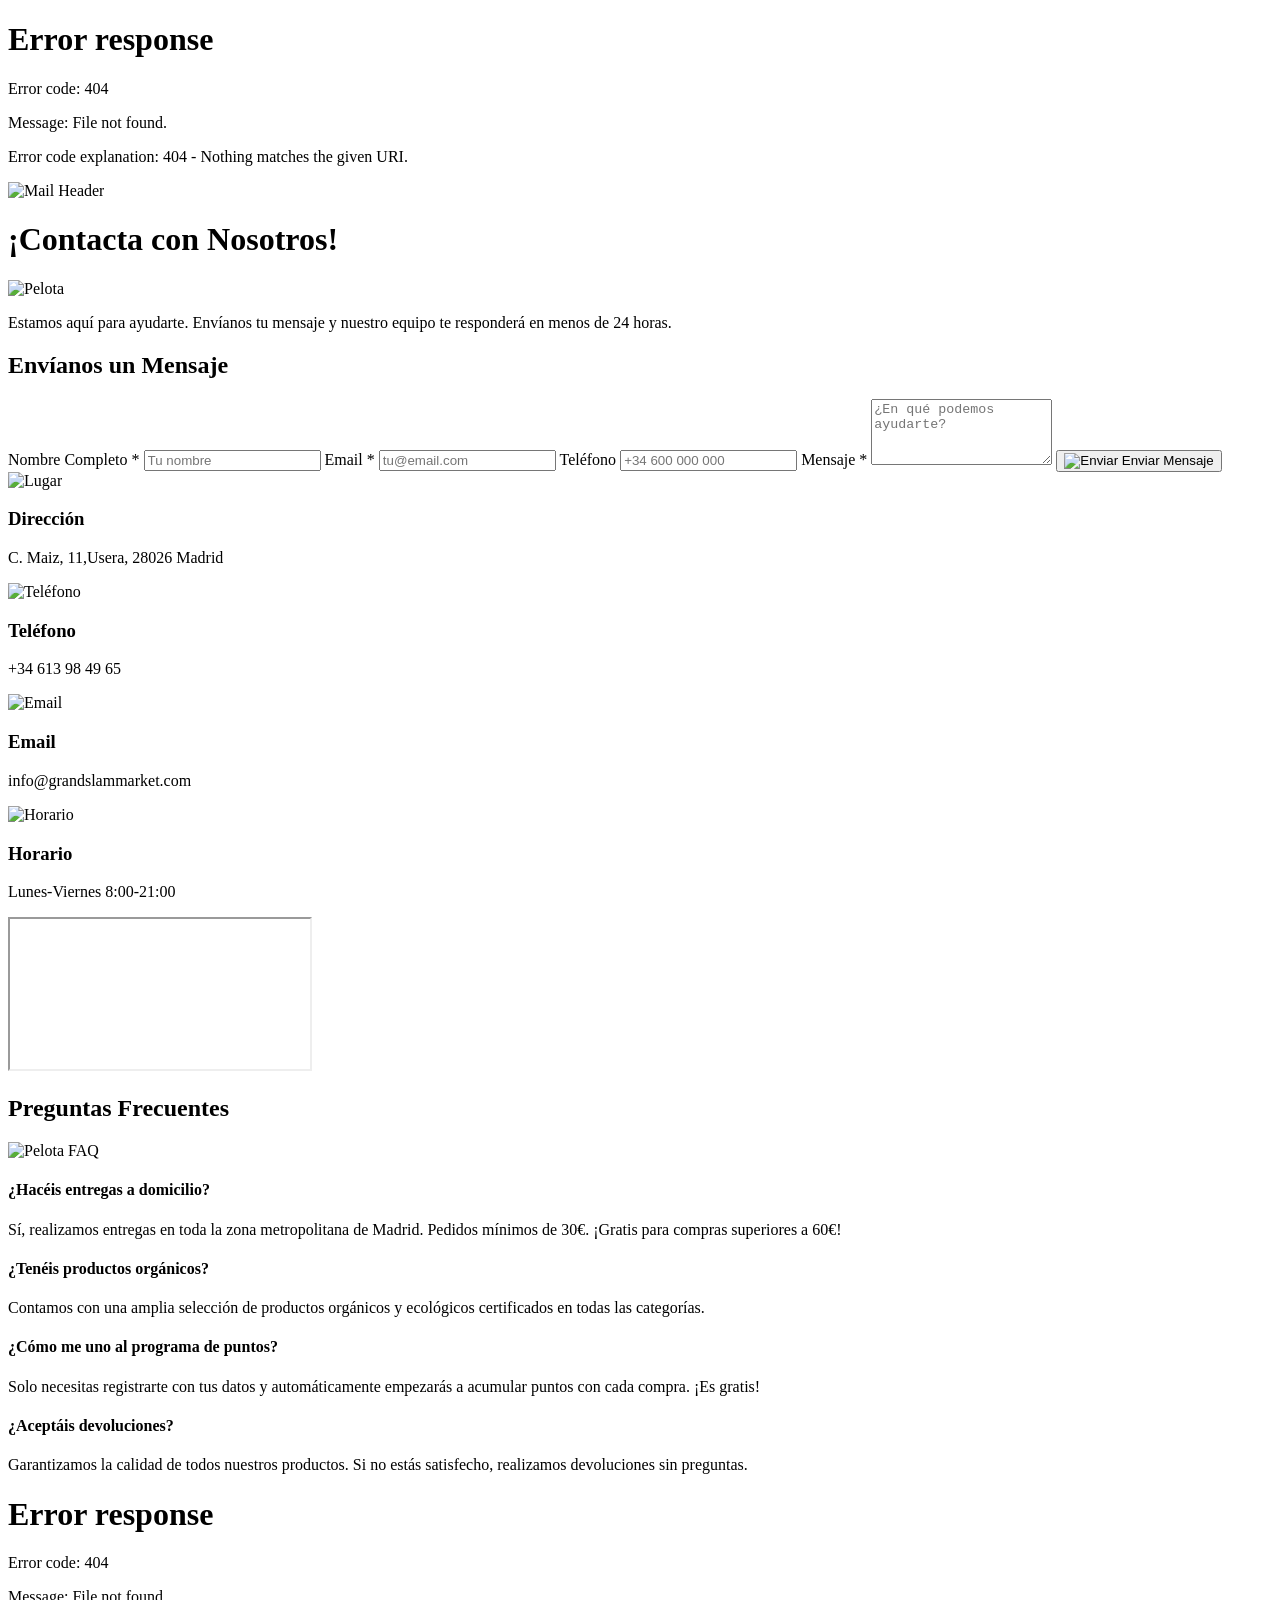
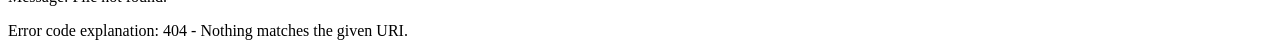
==== commit ed8b8d09: "Arreglo y modularización de contenido, eliminación de readme innecesarios, eliminacion de la carpeta" ====
--- a/Contacto/Contacto.html
+++ b/Contacto/Contacto.html
@@ -3,13 +3,16 @@
 <head>
     <meta charset="UTF-8">
     <title>Contacto - Grand Slam Market</title>
-    <link rel="stylesheet" href="contacto.css">
-    <link rel="stylesheet" href="contacto-dynamic.css">
+    <link rel="stylesheet" href="/webTienda1daw/Contacto/EstilosContacto/contacto.css">
+    <link rel="stylesheet" href="/webTienda1daw/Contacto/EstilosContacto/contacto-dynamic.css">
 </head>
 <body>
+    <div id="header"></div>
+    <div>
       <img id="img-firebase" src="" alt="Imagen de la tienda" style="width:100%; max-width:400px; display:none;">
+    </div>
     <div class="container">
-        <header class="header-contacto">
+        <div class="header-contacto">
             <div class="top-mail-container">
                 <img id="img-mail-header" src="" alt="Mail Header" class="svg-mail-header">
             </div>
@@ -18,7 +21,8 @@
                 <img id="img-pelota" src="" alt="Pelota" class="pelota-header">
             </div>
             <p id="db-descripcion-principal">Estamos aquí para ayudarte. Envíanos tu mensaje y nuestro equipo te responderá en menos de 24 horas.</p>
-        </header>
+        </div>
+    </div>
 
         <div class="contact-grid">
             <section class="form-block">
@@ -107,6 +111,7 @@
             </div>
         </section>
     </div>
+    <div id="footer"></div>
 
 <script type="module">
     // Firebase v9 Modular SDK - Dynamic Content Loading
@@ -617,5 +622,17 @@
         setTimeout(cargarDatosDesdeFirebase, 100);
     }
 </script>
+<script>
+  fetch("/webTienda1daw/Footer/footer.html")
+    .then(response => response.text())
+    .then(data => {
+      document.getElementById("footer").innerHTML = data;
+    });
+</script>
+<script>
+  fetch("/webTienda1daw/HEADER/header.html")
+    .then(r => r.text())
+    .then(html => document.getElementById("header").innerHTML = html);
+</script>
 </body>
 </html>
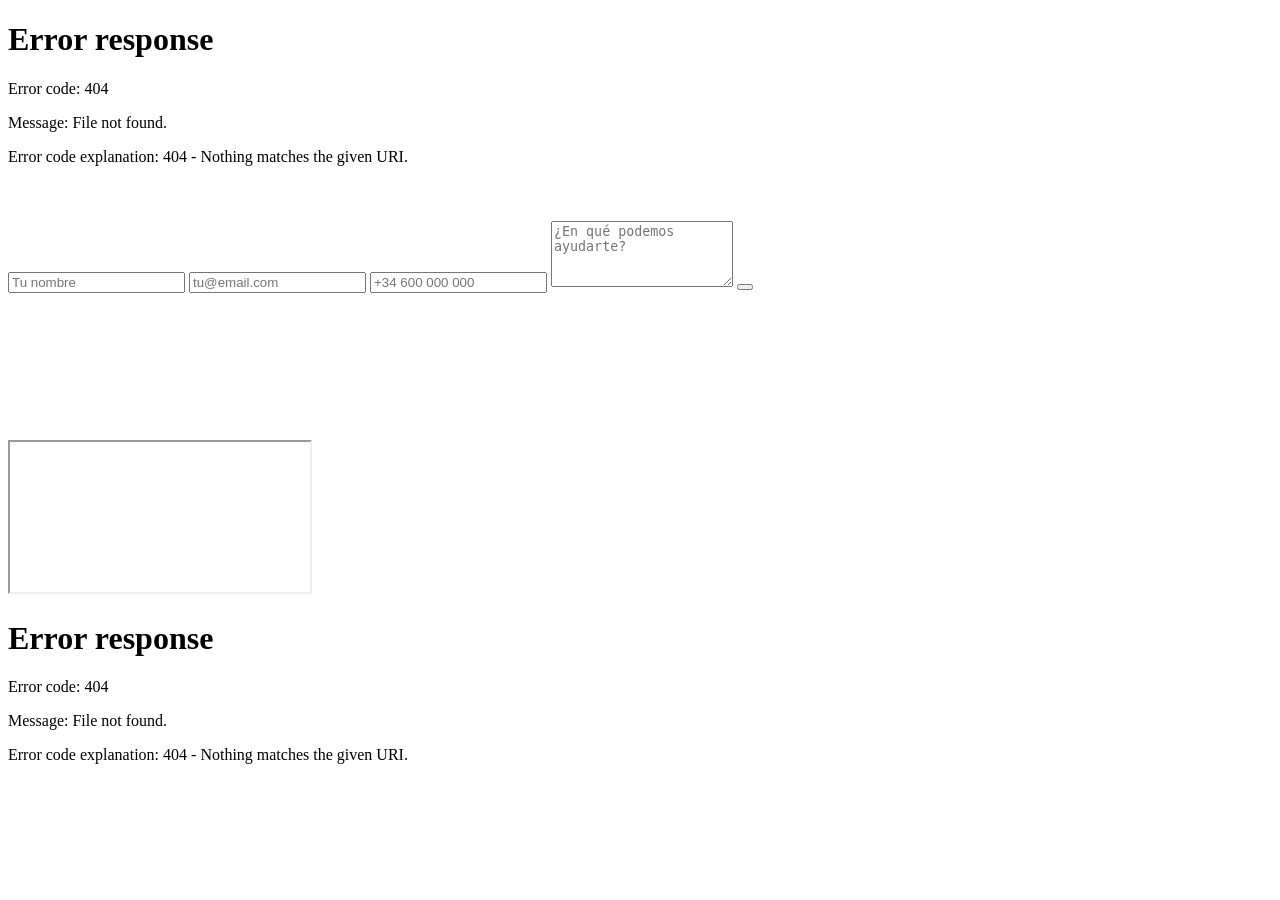
==== commit 24ca2ac1: "Modularización Contacto, Productos, ProductosLatinos, Scrolls y Footer completada" ====
--- a/Contacto/Contacto.html
+++ b/Contacto/Contacto.html
@@ -4,78 +4,101 @@
     <meta charset="UTF-8">
     <title>Contacto - Grand Slam Market</title>
     <link rel="stylesheet" href="/webTienda1daw/Contacto/EstilosContacto/contacto.css">
-    <link rel="stylesheet" href="/webTienda1daw/Contacto/EstilosContacto/contacto-dynamic.css">
+   
 </head>
 <body>
     <div id="header"></div>
     <div>
-      <img id="img-firebase" src="" alt="Imagen de la tienda" style="width:100%; max-width:400px; display:none;">
+      <img id="img_firebase" src="" alt="Imagen de la tienda" style="width:100%; max-width:400px; display:none;">
     </div>
     <div class="container">
         <div class="header-contacto">
             <div class="top-mail-container">
-                <img id="img-mail-header" src="" alt="Mail Header" class="svg-mail-header">
+                <img id="url_icono_email" src="" alt="" class="svg-mail-header">
             </div>
             <div class="title-with-ball">
-                <h1 id="db-titulo-principal">¡Contacta con Nosotros!</h1>
-                <img id="img-pelota" src="" alt="Pelota" class="pelota-header">
+                <h1 id="titulo_principal"></h1>
             </div>
-            <p id="db-descripcion-principal">Estamos aquí para ayudarte. Envíanos tu mensaje y nuestro equipo te responderá en menos de 24 horas.</p>
+            <p id="desc_principal"></p>
         </div>
     </div>
 
         <div class="contact-grid">
             <section class="form-block">
-                <h2 id="db-form-title" class="form-title-blue">Envíanos un Mensaje</h2>
+                <h2 id="form_title" class="form-title-blue"></h2>
                 <form id="contactForm">
-                    <label id="lbl-name">Nombre Completo *</label>
-                    <input id="input-name" type="text" name="name" placeholder="Tu nombre" required>
-                    <label id="lbl-email">Email *</label>
-                    <input id="input-email" type="email" name="email" placeholder="tu@email.com" required>
-                    <label id="lbl-phone">Teléfono</label>
-                    <input id="input-phone" type="tel" name="phone" placeholder="+34 600 000 000">
-                    <label id="lbl-message">Mensaje *</label>
-                    <textarea id="input-message" name="message" rows="4" placeholder="¿En qué podemos ayudarte?" required></textarea>
+                    <label id="lbl_name"></label>
+                    <input id="input_name" type="text" name="name" placeholder="Tu nombre" required>
+                    <label id="lbl_email"></label>
+                    <input id="input_email" type="email" name="email" placeholder="tu@email.com" required>
+                    <label id="lbl_phone"></label>
+                    <input id="input_phone" type="tel" name="phone" placeholder="+34 600 000 000">
+                    <label id="lbl_message"></label>
+                    <textarea id="input_message" name="message" rows="4" placeholder="¿En qué podemos ayudarte?" required></textarea>
                     
                     <div id="formMessage" style="margin: 10px 0; padding: 10px; border-radius: 4px; display: none;"></div>
                     
-                    <button id="db-btn-enviar" type="submit" class="btn-enviar">
-                        <img id="img-btn-enviar" src="" alt="Enviar" class="svg-btn">
-                        <span id="db-btn-text">Enviar Mensaje</span>
+                    <button id="" type="submit" class="btn-enviar">
+                        <span id="btn_enviar"></span>
                     </button>
                 </form>
             </section>
+            <!--SCRIPT PARA ENVIAR CORREO-->
+            <script>
+                document.getElementById("contactForm").addEventListener("submit", function(e) {
+                 e.preventDefault();
+
+                const nombre = document.getElementById("input_name").value;
+                const email = document.getElementById("input_email").value;
+                const telefono = document.getElementById("input_phone").value;
+                const mensaje = document.getElementById("input_message").value;
+
+                const subject = encodeURIComponent("Nuevo mensaje de " + nombre);
+
+            const body = encodeURIComponent(
+            "Nombre: " + nombre + "\n" +
+            "Email: " + email + "\n" +
+            "Teléfono: " + telefono + "\n\n" +
+            "Mensaje:\n" + mensaje
+            );
+
+            const mailtoLink = `mailto:info@grandslammarket.com?subject=${subject}&body=${body}`;
+
+            window.open(mailtoLink, "_blank");
+            });
+            </script>
+
 
             <aside class="info-sidebar">
                 <div class="info-card bg-blue">
-                    <img id="img-lugar" src="" alt="Lugar" class="icon-svg icon-style">
+                    <img id="url_icono_lugar" src="" alt="" class="icon-svg icon-style">
                     <div class="info-text">
-                        <h3 id="title-direccion">Dirección</h3>
-                        <p id="info-direccion">C. Maiz, 11,Usera, 28026 Madrid</p>
+                        <h3 id="title_direccion"></h3>
+                        <p id="info-direccion"></p>
                     </div>
                 </div>
 
                 <div class="info-card bg-red">
-                    <img id="img-tel" src="" alt="Teléfono" class="icon-svg icon-style">
+                    <img id="url_icono_tel " src="" alt="" class="icon-svg icon-style">
                     <div class="info-text">
-                        <h3 id="title-tel">Teléfono</h3>
-                        <p id="info-tel">+34 613 98 49 65</p>
+                        <h3 id="title_tel"></h3>
+                        <p id="info_tel"></p>
                     </div>
                 </div>
 
                 <div class="info-card bg-green">
-                    <img id="img-email-card" src="" alt="Email" class="icon-svg icon-style">
+                    <img id="url_icono_email_blanco" src="" alt="" class="icon-svg icon-style">
                     <div class="info-text">
-                        <h3 id="title-email">Email</h3>
-                        <p id="info-email">info@grandslammarket.com</p>
+                        <h3 id="title_email"></h3>
+                        <p id="info_email"></p>
                     </div>
                 </div>
 
                 <div class="info-card bg-purple">
-                    <img id="img-horario" src="" alt="Horario" class="icon-svg icon-style">
+                    <img id="url_icono_horario " src="" alt="" class="icon-svg icon-style">
                     <div class="info-text">
-                        <h3 id="title-horario">Horario</h3>
-                        <p id="info-horario">Lunes-Viernes 8:00-21:00</p>
+                        <h3 id="title_horario"></h3>
+                        <p id="info_horario"></p>
                     </div>
                 </div>
 
@@ -88,545 +111,37 @@
 
         <section class="faq-container-general">
             <div class="faq-header-inline">
-                <h2 id="db-faq-title" class="faq-main-title">Preguntas Frecuentes</h2>
-                <img id="img-pelota-faq" src="" alt="Pelota FAQ" class="pelota-faq">
+                <h2 id="faq_title" class="faq-main-title"></h2>
             </div>
             <div class="faq-grid">
                 <div class="faq-item-white">
-                    <h4 id="faq-q1" class="q-title">¿Hacéis entregas a domicilio?</h4>
-                    <p id="faq-a1">Sí, realizamos entregas en toda la zona metropolitana de Madrid. Pedidos mínimos de 30€. ¡Gratis para compras superiores a 60€!</p>
+                    <h4 id="faq_q1" class="q-title"></h4>
+                    <p id="faq_a1"></p>
                 </div>
                 <div class="faq-item-white">
-                    <h4 id="faq-q2" class="q-title">¿Tenéis productos orgánicos?</h4>
-                    <p id="faq-a2">Contamos con una amplia selección de productos orgánicos y ecológicos certificados en todas las categorías.</p>
+                    <h4 id="faq_q2" class="q-title"></h4>
+                    <p id="faq_a2"></p>
                 </div>
                 <div class="faq-item-white">
-                    <h4 id="faq-q3" class="q-title">¿Cómo me uno al programa de puntos?</h4>
-                    <p id="faq-a3">Solo necesitas registrarte con tus datos y automáticamente empezarás a acumular puntos con cada compra. ¡Es gratis!</p>
+                    <h4 id="faq_q3" class="q-title"></h4>
+                    <p id="faq_a3"></p>
                 </div>
                 <div class="faq-item-white">
-                    <h4 id="faq-q4" class="q-title">¿Aceptáis devoluciones?</h4>
-                    <p id="faq-a4">Garantizamos la calidad de todos nuestros productos. Si no estás satisfecho, realizamos devoluciones sin preguntas.</p>
+                    <h4 id="faq_q4" class="q-title"></h4>
+                    <p id="faq_a4"></p>
                 </div>
             </div>
         </section>
     </div>
     <div id="footer"></div>
+    <script type="module" src="/webTienda1daw/Contacto/JS-Contacto/firestorecontacto.js"></script>
 
-<script type="module">
-    // Firebase v9 Modular SDK - Dynamic Content Loading
-    import { initializeApp } from "https://www.gstatic.com/firebasejs/9.6.1/firebase-app.js";
-    import { getFirestore, doc, getDoc, collection, addDoc, onSnapshot } from "https://www.gstatic.com/firebasejs/9.6.1/firebase-firestore.js";
-    import { firebaseConfig } from "../firebase-config.js";
-
-    console.log("Intentando conectar a Firebase...");
-
-    // Initialize Firebase
-    const app = initializeApp(firebaseConfig);
-    const db = getFirestore(app);
-
-    // Función para mostrar errores en pantalla
-    function mostrarErrorEnPantalla(mensaje) {
-        const errorDiv = document.createElement('div');
-        errorDiv.style.cssText = `
-            position: fixed;
-            top: 20px;
-            right: 20px;
-            background: #f8d7da;
-            color: #721c24;
-            border: 1px solid #f5c6cb;
-            padding: 15px;
-            border-radius: 5px;
-            z-index: 9999;
-            max-width: 400px;
-            font-family: Arial, sans-serif;
-            font-size: 14px;
-        `;
-        errorDiv.innerHTML = `<strong>ERROR FIREBASE:</strong><br>${mensaje}`;
-        document.body.appendChild(errorDiv);
-        
-        // Auto-eliminar después de 10 segundos
-        setTimeout(() => {
-            if (errorDiv.parentNode) {
-                errorDiv.parentNode.removeChild(errorDiv);
-            }
-        }, 10000);
-    }
-
-    function cargarDatosDesdeFirebase() {
-        console.log('Configurando listeners dobles...');
-        
-        // === LISTENER 1: TEXTOS desde Contact/contact_texts ===
-        const textosRef = doc(db, "Contact", "contact_texts");
-        onSnapshot(textosRef, (textosSnap) => {
-            if (textosSnap.exists()) {
-                const data = textosSnap.data();
-                console.log('Documento Contact/contact_texts encontrado (textos)');
-                console.log("Campos de textos recibidos:", data);
-                console.log('=== TODOS LOS CAMPOS DISPONIBLES EN TEXTOS ===');
-                console.log('Nombres de campos:', Object.keys(data));
-                console.log('¿Existen campos title_*?', {
-                    title_direccion: !!data.title_direccion,
-                    title_tel: !!data.title_tel,
-                    title_email: !!data.title_email,
-                    title_horario: !!data.title_horario
-                });
-                
-                // === ACTUALIZAR TEXTOS ===
-                
-                // Título principal
-                if (data.titulo_principal && document.getElementById('db-titulo-principal')) {
-                    document.getElementById('db-titulo-principal').textContent = data.titulo_principal;
-                    console.log('Título principal actualizado');
-                } else {
-                    console.log("Falla el campo: titulo_principal");
-                }
-                
-                // Descripción principal
-                if (data.desc_principal && document.getElementById('db-descripcion-principal')) {
-                    document.getElementById('db-descripcion-principal').textContent = data.desc_principal;
-                    console.log('Descripción principal actualizada');
-                } else {
-                    console.log("Falla el campo: desc_principal");
-                }
-                
-                // Título del formulario
-                if (data.from_title && document.getElementById('db-form-title')) {
-                    document.getElementById('db-form-title').textContent = data.from_title;
-                    console.log('Título del formulario actualizado');
-                } else {
-                    console.log("Falla el campo: from_title");
-                }
-                
-                // Título de FAQs
-                if (data.faq_title && document.getElementById('db-faq-title')) {
-                    document.getElementById('db-faq-title').textContent = data.faq_title;
-                    console.log('Título de FAQs actualizado');
-                } else {
-                    console.log("Falla el campo: faq_title");
-                }
-                
-                // Labels del formulario
-                if (data.lbl_name && document.getElementById('lbl-name')) {
-                    document.getElementById('lbl-name').textContent = data.lbl_name;
-                } else {
-                    console.log("Falla el campo: lbl_name");
-                }
-                
-                if (data.lbl_email && document.getElementById('lbl-email')) {
-                    document.getElementById('lbl-email').textContent = data.lbl_email;
-                } else {
-                    console.log("Falla el campo: lbl_email");
-                }
-                
-                if (data.lbl_phone && document.getElementById('lbl-phone')) {
-                    document.getElementById('lbl-phone').textContent = data.lbl_phone;
-                } else {
-                    console.log("Falla el campo: lbl_phone");
-                }
-                
-                if (data.lbl_message && document.getElementById('lbl-message')) {
-                    document.getElementById('lbl-message').textContent = data.lbl_message;
-                } else {
-                    console.log("Falla el campo: lbl_message");
-                }
-                
-                // Texto del botón
-                if (data.btn_enviar && document.getElementById('db-btn-text')) {
-                    document.getElementById('db-btn-text').textContent = data.btn_enviar;
-                } else {
-                    console.log("Falla el campo: btn_enviar");
-                }
-                
-                // Placeholders
-                if (data.placeholder_name && document.getElementById('input-name')) {
-                    document.getElementById('input-name').placeholder = data.placeholder_name;
-                } else {
-                    console.log("Falla el campo: placeholder_name");
-                }
-                
-                if (data.placeholder_email && document.getElementById('input-email')) {
-                    document.getElementById('input-email').placeholder = data.placeholder_email;
-                } else {
-                    console.log("Falla el campo: placeholder_email");
-                }
-                
-                if (data.placeholder_phone && document.getElementById('input-phone')) {
-                    document.getElementById('input-phone').placeholder = data.placeholder_phone;
-                } else {
-                    console.log("Falla el campo: placeholder_phone");
-                }
-                
-                if (data.placeholder_message && document.getElementById('input-message')) {
-                    document.getElementById('input-message').placeholder = data.placeholder_message;
-                } else {
-                    console.log("Falla el campo: placeholder_message");
-                }
-                
-                // Títulos de tarjetas - usar textos fijos ya que no existen en Firestore
-                // Los títulos se mantienen del HTML original
-                
-                // Datos de contacto
-                if (data.direccion && document.getElementById('info-direccion')) {
-                    document.getElementById('info-direccion').textContent = data.direccion;
-                } else {
-                    console.log("Falla el campo: direccion");
-                }
-                
-                if (data.email_contacto && document.getElementById('info-email')) {
-                    document.getElementById('info-email').textContent = data.email_contacto;
-                } else {
-                    console.log("Falla el campo: email_contacto");
-                }
-                
-                if (data.tel_contacto && document.getElementById('info-tel')) {
-                    document.getElementById('info-tel').textContent = data.tel_contacto;
-                } else {
-                    console.log("Falla el campo: tel_contacto");
-                }
-                
-                if (data.horario_tienda && document.getElementById('info-horario')) {
-                    document.getElementById('info-horario').textContent = data.horario_tienda;
-                } else {
-                    console.log("Falla el campo: horario_tienda");
-                }
-                
-                if (data.ubicacion_mapa && document.getElementById('db-map')) {
-                    document.getElementById('db-map').src = data.ubicacion_mapa;
-                } else {
-                    console.log("Falla el campo: ubicacion_mapa");
-                }
-                
-                console.log('Textos procesados desde Contact/contact_texts');
-                
-            } else {
-                const errorMsg = 'No se encontró el documento "contact_texts" en la colección "Contact"';
-                console.error('ERROR:', errorMsg);
-                mostrarErrorEnPantalla(errorMsg);
-            }
-        }, (error) => {
-            console.error('Error en listener de Contact/contact_texts:', error);
-            if (error.code === 'permission-denied') {
-                mostrarErrorEnPantalla('Permission denied: No tienes permisos para leer la colección Contact');
-            } else if (error.code === 'not-found') {
-                mostrarErrorEnPantalla('Collection not found: La colección Contact no existe');
-            }
-        });
-
-        // === LISTENER 2: ICONOS Y FONDOS desde Contact/Imágenes ===
-        console.log('Intentando acceder a Contact/Imágenes...');
-        
-        // Función para intentar con ambos nombres (con y sin tilde)
-        function cargarImagenes(nombreDocumento) {
-            const imagenesRef = doc(db, "Contact", nombreDocumento);
-            onSnapshot(imagenesRef, (imagenesSnap) => {
-                if (imagenesSnap.exists()) {
-                    const data = imagenesSnap.data();
-                    console.log(`Documento Contact/${nombreDocumento} encontrado (iconos y fondos)`);
-                    
-                    // Método para buscar campos ignorando espacios
-                    const getField = (name) => {
-                        return data[name] || 
-                               data[name.trim()] || 
-                               data[Object.keys(data).find(k => k.includes(name))] ||
-                               data[Object.keys(data).find(k => k.toLowerCase().includes(name.toLowerCase()))];
-                    };
-
-                    console.log("Campos de imágenes recibidos:", data);
-                    console.log('=== TODOS LOS CAMPOS DISPONIBLES EN IMÁGENES ===');
-                    console.log('Nombres de campos:', Object.keys(data));
-                    console.log('CAMPOS REALES:', Object.keys(data));
-                    console.log('Valores de campos problemáticos:', {
-                        'url_icono_tel': data.url_icono_tel,
-                        'url_icono_horario': data.url_icono_horario,
-                        'url_icono_enviar': data.url_icono_enviar,
-                        'url_btn_enviar': data.url_btn_enviar
-                    });
-                    
-                    console.log('Campos de iconos específicos:', {
-                        url_icono_lugar: !!data.url_icono_lugar,
-                        url_icono_tel: !!data.url_icono_tel,
-                        url_icono_email: !!data.url_icono_email,
-                        url_icono_horario: !!data.url_icono_horario,
-                        url_icono_enviar: !!data.url_icono_enviar,
-                        url_icono_pelota: !!data.url_icono_pelota
-                    });
-                    
-                    // Buscar posibles nombres alternativos para los campos que faltan
-                    console.log('Posibles nombres alternativos para teléfono:', 
-                        Object.keys(data).filter(key => key.toLowerCase().includes('tel')));
-                    console.log('Posibles nombres alternativos para horario:', 
-                        Object.keys(data).filter(key => key.toLowerCase().includes('horario')));
-                    console.log('Posibles nombres alternativos para enviar:', 
-                        Object.keys(data).filter(key => key.toLowerCase().includes('enviar')));
-                
-                // === ACTUALIZAR FONDOS ===
-                
-                // Fondo azul
-                if (data.url_fondo_azul && document.querySelector('.bg-blue')) {
-                    document.querySelector('.bg-blue').style.backgroundImage = `url(${data.url_fondo_azul})`;
-                    document.querySelector('.bg-blue').style.backgroundSize = 'cover';
-                    document.querySelector('.bg-blue').style.backgroundPosition = 'center';
-                    document.querySelector('.bg-blue').style.backgroundRepeat = 'no-repeat';
-                    console.log('Fondo azul aplicado');
-                } else {
-                    console.log("Falla el campo: url_fondo_azul");
-                }
-                
-                // Fondo rojo
-                if (data.url_fondo_rojo && document.querySelector('.bg-red')) {
-                    document.querySelector('.bg-red').style.backgroundImage = `url(${data.url_fondo_rojo})`;
-                    document.querySelector('.bg-red').style.backgroundSize = 'cover';
-                    document.querySelector('.bg-red').style.backgroundPosition = 'center';
-                    document.querySelector('.bg-red').style.backgroundRepeat = 'no-repeat';
-                    console.log('Fondo rojo aplicado');
-                } else {
-                    console.log("Falla el campo: url_fondo_rojo");
-                }
-                
-                // Fondo verde
-                if (data.url_fondo_verde && document.querySelector('.bg-green')) {
-                    document.querySelector('.bg-green').style.backgroundImage = `url(${data.url_fondo_verde})`;
-                    document.querySelector('.bg-green').style.backgroundSize = 'cover';
-                    document.querySelector('.bg-green').style.backgroundPosition = 'center';
-                    document.querySelector('.bg-green').style.backgroundRepeat = 'no-repeat';
-                    console.log('Fondo verde aplicado');
-                } else {
-                    console.log("Falla el campo: url_fondo_verde");
-                }
-                
-                // Fondo morado
-                if (data.url_fondo_morado && document.querySelector('.bg-purple')) {
-                    document.querySelector('.bg-purple').style.backgroundImage = `url(${data.url_fondo_morado})`;
-                    document.querySelector('.bg-purple').style.backgroundSize = 'cover';
-                    document.querySelector('.bg-purple').style.backgroundPosition = 'center';
-                    document.querySelector('.bg-purple').style.backgroundRepeat = 'no-repeat';
-                    console.log('Fondo morado aplicado');
-                } else {
-                    console.log("Falla el campo: url_fondo_morado");
-                }
-                
-                // Fondo FAQs
-                if (data.url_fondo_faqs && document.querySelector('.faq-container-general')) {
-                    document.querySelector('.faq-container-general').style.backgroundImage = `url(${data.url_fondo_faqs})`;
-                    document.querySelector('.faq-container-general').style.backgroundSize = 'cover';
-                    document.querySelector('.faq-container-general').style.backgroundPosition = 'center';
-                    document.querySelector('.faq-container-general').style.backgroundRepeat = 'no-repeat';
-                    document.querySelector('.faq-container-general').style.padding = '30px';
-                    console.log('Fondo FAQs aplicado');
-                } else {
-                    console.log("Falla el campo: url_fondo_faqs");
-                }
-                
-                // Fondo blanco para FAQs
-                if (data.url_fondo_blanco) {
-                    const faqItems = document.querySelectorAll('.faq-item-white');
-                    faqItems.forEach(item => {
-                        item.style.backgroundImage = `url(${data.url_fondo_blanco})`;
-                        item.style.backgroundSize = 'cover';
-                        item.style.backgroundPosition = 'center';
-                        item.style.backgroundRepeat = 'no-repeat';
-                        item.style.padding = '30px';
-                        item.style.margin = '0';
-                    });
-                    console.log('Fondo blanco aplicado a FAQs');
-                } else {
-                    console.log("Falla el campo: url_fondo_blanco");
-                }
-                
-                // === ACTUALIZAR ICONOS ===
-                
-                // Icono lugar
-                if (data.url_icono_lugar && document.getElementById('img-lugar')) {
-                    document.getElementById('img-lugar').src = data.url_icono_lugar;
-                    console.log('Icono lugar actualizado');
-                } else {
-                    console.log("Falla el campo: url_icono_lugar");
-                }
-                
-                // Icono teléfono usando getField
-                if (getField('url_icono_tel') && document.getElementById('img-tel')) {
-                    document.getElementById('img-tel').src = getField('url_icono_tel');
-                    console.log('Icono teléfono actualizado');
-                } else {
-                    console.log("Falla el campo: url_icono_tel");
-                }
-                
-                // Icono email de la tarjeta de contacto (blanco)
-                if (getField('url_icono_email_blanco') && document.getElementById('img-email-card')) {
-                    document.getElementById('img-email-card').src = getField('url_icono_email_blanco');
-                    console.log('Icono email tarjeta actualizado');
-                } else {
-                    console.log("Falla el campo: url_icono_email_blanco");
-                }
-                
-                // Icono email de la cabecera
-                if (getField('url_icono_email') && document.getElementById('img-email-header')) {
-                    document.getElementById('img-email-header').src = getField('url_icono_email');
-                    console.log('Icono email header actualizado');
-                } else {
-                    console.log("Falla el campo: url_icono_email");
-                }
-                
-                // Icono horario usando getField
-                if (getField('url_icono_horario') && document.getElementById('img-horario')) {
-                    document.getElementById('img-horario').src = getField('url_icono_horario');
-                    console.log('Icono horario actualizado');
-                } else {
-                    console.log("Falla el campo: url_icono_horario");
-                }
-                
-                // Icono pelota principal
-                if (data.url_icono_pelota && document.getElementById('img-pelota')) {
-                    document.getElementById('img-pelota').src = data.url_icono_pelota;
-                    console.log('Pelota principal actualizada');
-                } else {
-                    console.log("Falla el campo: url_icono_pelota (principal)");
-                }
-                
-                // Icono pelota FAQ (mismo campo)
-                if (data.url_icono_pelota && document.getElementById('img-pelota-faq')) {
-                    document.getElementById('img-pelota-faq').src = data.url_icono_pelota;
-                    console.log('Pelota FAQ actualizada');
-                } else {
-                    console.log("Falla el campo: url_icono_pelota (FAQ)");
-                }
-                
-                // Icono mail header (usando url_icono_email)
-                if (data.url_icono_email && document.getElementById('img-mail-header')) {
-                    document.getElementById('img-mail-header').src = data.url_icono_email;
-                    console.log('Icono mail header actualizado');
-                } else {
-                    console.log("Falla el campo: url_icono_email (mail header)");
-                }
-                
-                // Icono del botón enviar usando getField
-                if (getField('url_icono_enviar') && document.getElementById('img-btn-enviar')) {
-                    document.getElementById('img-btn-enviar').src = getField('url_icono_enviar');
-                    document.getElementById('img-btn-enviar').style.width = '20px';
-                    document.getElementById('img-btn-enviar').style.height = '20px';
-                    console.log('Icono botón enviar actualizado');
-                } else {
-                    console.log("Falla el campo: url_icono_enviar");
-                }
-                
-                // Fondo del botón enviar usando getField
-                if (getField('url_btn_enviar') && document.getElementById('db-btn-enviar')) {
-                    document.getElementById('db-btn-enviar').style.backgroundImage = `url(${getField('url_btn_enviar')})`;
-                    document.getElementById('db-btn-enviar').style.backgroundSize = 'cover';
-                    document.getElementById('db-btn-enviar').style.backgroundPosition = 'center';
-                    document.getElementById('db-btn-enviar').style.backgroundRepeat = 'no-repeat';
-                    document.getElementById('db-btn-enviar').style.color = 'white';
-                    console.log('Fondo botón enviar aplicado');
-                } else {
-                    console.log("Falla el campo: url_btn_enviar");
-                }
-                
-                console.log(`Iconos y fondos procesados desde Contact/${nombreDocumento}`);
-                
-                } else {
-                    const errorMsg = `No se encontró el documento "${nombreDocumento}" en la colección "Contact"`;
-                    console.error('ERROR:', errorMsg);
-                    mostrarErrorEnPantalla(errorMsg);
-                }
-            }, (error) => {
-                console.error(`Error en listener de Contact/${nombreDocumento}:`, error);
-                if (error.code === 'permission-denied') {
-                    mostrarErrorEnPantalla('Permission denied: No tienes permisos para leer la colección Contact');
-                } else if (error.code === 'not-found') {
-                    mostrarErrorEnPantalla('Collection not found: La colección Contact no existe');
-                }
-            });
-        }
-
-        // Intentar primero con "Imágenes" (con tilde)
-        cargarImagenes("Imágenes");
-        
-        // Si no funciona, el usuario puede ver el error y saber que debe probar "Imagenes"
-        console.log('Si falla "Imágenes", el documento podría llamarse "Imagenes" (sin tilde)');
-    }
-
-    // Form submission handler with Firebase v9
-    document.getElementById('contactForm').addEventListener('submit', async function(e) {
-        e.preventDefault();
-        
-        const formMessage = document.getElementById('formMessage');
-        const submitButton = document.querySelector('.btn-enviar');
-        
-        // Get form values
-        const formData = {
-            name: document.getElementById('input-name').value,
-            email: document.getElementById('input-email').value,
-            phone: document.getElementById('input-phone').value,
-            message: document.getElementById('input-message').value
-        };
-        
-        // Disable submit button and show loading
-        submitButton.disabled = true;
-        submitButton.innerHTML = '<svg class="svg-btn" viewBox="0 0 24 24"><path d="M12,2A10,10 0 0,0 2,12A10,10 0 0,0 12,22A10,10 0 0,0 22,12A10,10 0 0,0 12,2M16.2,16.2L11,13V7H12.5V12.2L17,14.9L16.2,16.2Z"/></svg> Enviando...';
-        
-        try {
-            // Save to Firestore with v9 syntax
-            const docRef = await addDoc(collection(db, 'contacts'), {
-                ...formData,
-                status: 'pending',
-                createdAt: new Date(),
-                source: 'web-form'
-            });
-            
-            // Show success message
-            formMessage.style.display = 'block';
-            formMessage.style.backgroundColor = '#d4edda';
-            formMessage.style.color = '#155724';
-            formMessage.style.border = '1px solid #c3e6cb';
-            formMessage.innerHTML = '¡Mensaje enviado correctamente! Nos pondremos en contacto contigo pronto.';
-            
-            // Reset form
-            document.getElementById('contactForm').reset();
-            
-            console.log('Contact form saved with ID:', docRef.id);
-            
-        } catch (error) {
-            console.error('Error saving contact form:', error);
-            
-            // Show error message
-            formMessage.style.display = 'block';
-            formMessage.style.backgroundColor = '#f8d7da';
-            formMessage.style.color = '#721c24';
-            formMessage.style.border = '1px solid #f5c6cb';
-            formMessage.innerHTML = 'Error al enviar el mensaje. Por favor, inténtalo de nuevo más tarde.';
-        } finally {
-            // Re-enable submit button
-            submitButton.disabled = false;
-            submitButton.innerHTML = '<svg class="svg-btn" viewBox="0 0 24 24"><path d="M2.01 21L23 12 2.01 3 2 10l15 2-15 2z"/></svg> Enviar Mensaje';
-            
-            // Hide message after 5 seconds
-            setTimeout(() => {
-                formMessage.style.display = 'none';
-            }, 5000);
-        }
-    });
-
-    // Esperar a que el DOM esté completamente cargado antes de cargar los datos
-    document.addEventListener('DOMContentLoaded', function() {
-        // Pequeña espera para asegurar que Firebase esté inicializado
-        setTimeout(() => {
-            cargarDatosDesdeFirebase();
-        }, 500);
-    });
-
-    // También intentar cargar los datos inmediatamente por si el DOM ya está listo
-    if (document.readyState === 'loading') {
-        document.addEventListener('DOMContentLoaded', cargarDatosDesdeFirebase);
-    } else {
-        setTimeout(cargarDatosDesdeFirebase, 100);
-    }
-</script>
 <script>
   fetch("/webTienda1daw/Footer/footer.html")
     .then(response => response.text())
     .then(data => {
       document.getElementById("footer").innerHTML = data;
+      import("/webTienda1daw/Footer/JS-Footer/firestorefooter.js");
     });
 </script>
 <script>
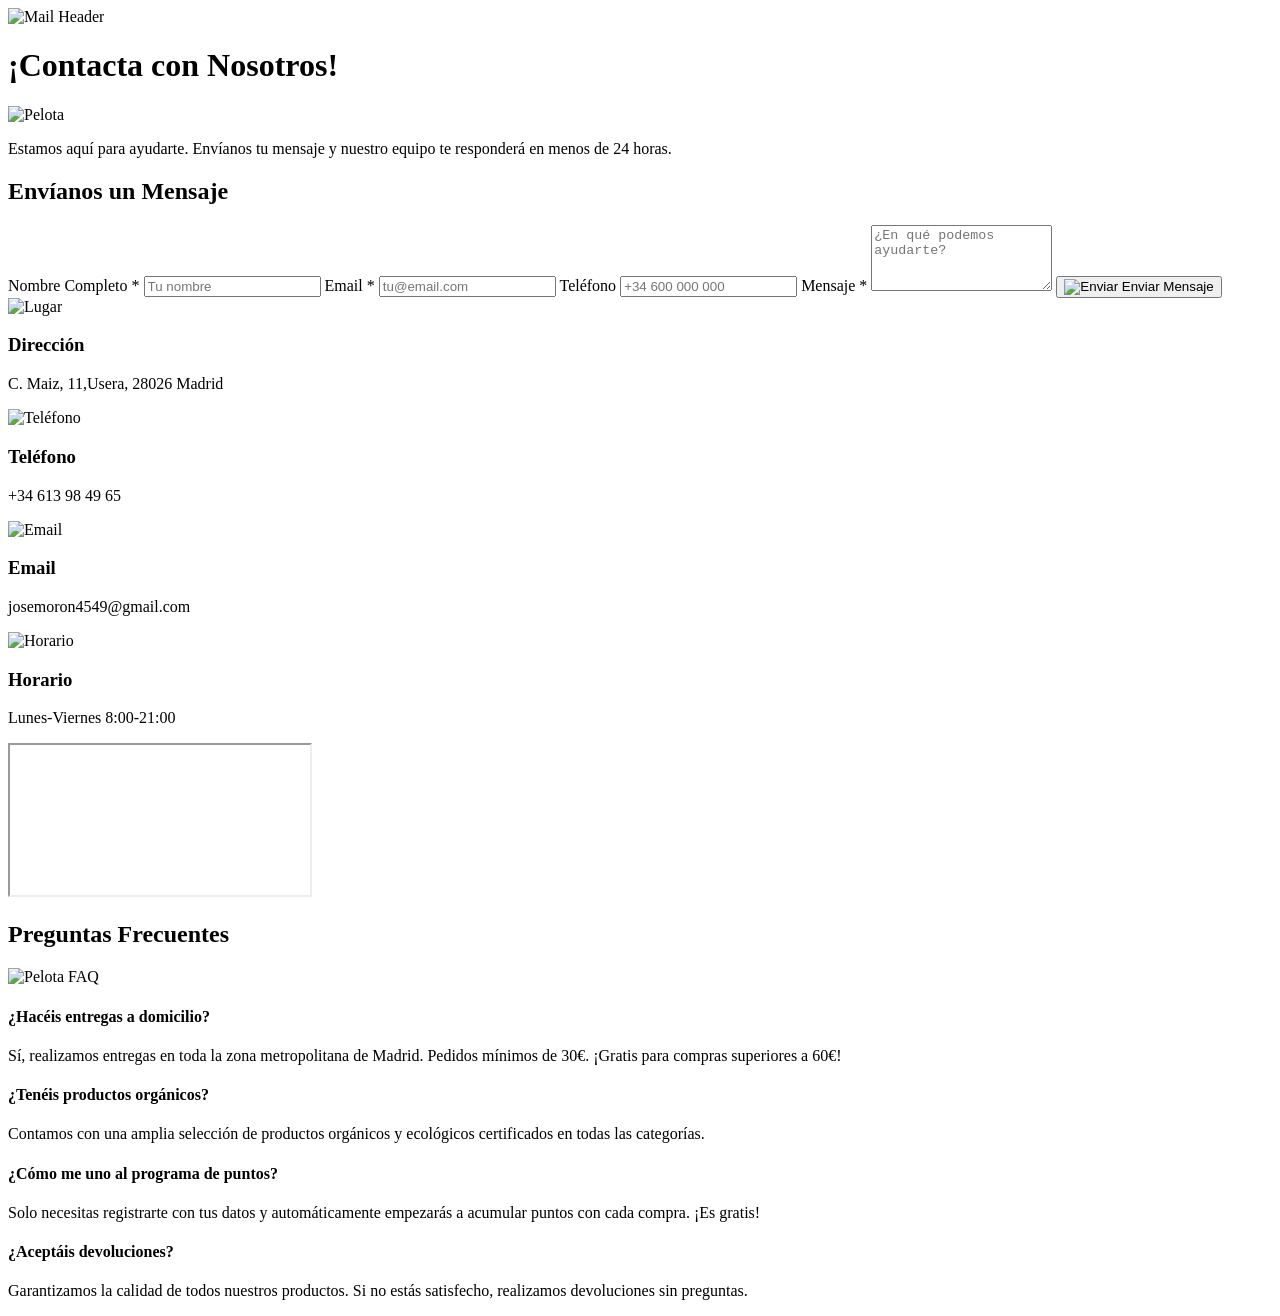
==== commit cb1c9fd2: "Update email address in Contacto.html" ====
--- a/Contacto/Contacto.html
+++ b/Contacto/Contacto.html
@@ -3,102 +3,75 @@
 <head>
     <meta charset="UTF-8">
     <title>Contacto - Grand Slam Market</title>
-    <link rel="stylesheet" href="/webTienda1daw/Contacto/EstilosContacto/contacto.css">
-   
+    <link rel="stylesheet" href="contacto.css">
+    <link rel="stylesheet" href="contacto-dynamic.css">
 </head>
 <body>
-    <div id="header"></div>
-    <div>
-      <img id="img_firebase" src="" alt="Imagen de la tienda" style="width:100%; max-width:400px; display:none;">
-    </div>
+      <img id="img-firebase" src="" alt="Imagen de la tienda" style="width:100%; max-width:400px; display:none;">
     <div class="container">
-        <div class="header-contacto">
+        <header class="header-contacto">
             <div class="top-mail-container">
-                <img id="url_icono_email" src="" alt="" class="svg-mail-header">
+                <img id="img-mail-header" src="" alt="Mail Header" class="svg-mail-header">
             </div>
             <div class="title-with-ball">
-                <h1 id="titulo_principal"></h1>
+                <h1 id="db-titulo-principal">¡Contacta con Nosotros!</h1>
+                <img id="img-pelota" src="" alt="Pelota" class="pelota-header">
             </div>
-            <p id="desc_principal"></p>
-        </div>
-    </div>
+            <p id="db-descripcion-principal">Estamos aquí para ayudarte. Envíanos tu mensaje y nuestro equipo te responderá en menos de 24 horas.</p>
+        </header>
 
         <div class="contact-grid">
             <section class="form-block">
-                <h2 id="form_title" class="form-title-blue"></h2>
+                <h2 id="db-form-title" class="form-title-blue">Envíanos un Mensaje</h2>
                 <form id="contactForm">
-                    <label id="lbl_name"></label>
-                    <input id="input_name" type="text" name="name" placeholder="Tu nombre" required>
-                    <label id="lbl_email"></label>
-                    <input id="input_email" type="email" name="email" placeholder="tu@email.com" required>
-                    <label id="lbl_phone"></label>
-                    <input id="input_phone" type="tel" name="phone" placeholder="+34 600 000 000">
-                    <label id="lbl_message"></label>
-                    <textarea id="input_message" name="message" rows="4" placeholder="¿En qué podemos ayudarte?" required></textarea>
+                    <label id="lbl-name">Nombre Completo *</label>
+                    <input id="input-name" type="text" name="name" placeholder="Tu nombre" required>
+                    <label id="lbl-email">Email *</label>
+                    <input id="input-email" type="email" name="email" placeholder="tu@email.com" required>
+                    <label id="lbl-phone">Teléfono</label>
+                    <input id="input-phone" type="tel" name="phone" placeholder="+34 600 000 000">
+                    <label id="lbl-message">Mensaje *</label>
+                    <textarea id="input-message" name="message" rows="4" placeholder="¿En qué podemos ayudarte?" required></textarea>
                     
                     <div id="formMessage" style="margin: 10px 0; padding: 10px; border-radius: 4px; display: none;"></div>
                     
-                    <button id="" type="submit" class="btn-enviar">
-                        <span id="btn_enviar"></span>
+                    <button id="db-btn-enviar" type="submit" class="btn-enviar">
+                        <img id="img-btn-enviar" src="" alt="Enviar" class="svg-btn">
+                        <span id="db-btn-text">Enviar Mensaje</span>
                     </button>
                 </form>
             </section>
-            <!--SCRIPT PARA ENVIAR CORREO-->
-            <script>
-                document.getElementById("contactForm").addEventListener("submit", function(e) {
-                 e.preventDefault();
-
-                const nombre = document.getElementById("input_name").value;
-                const email = document.getElementById("input_email").value;
-                const telefono = document.getElementById("input_phone").value;
-                const mensaje = document.getElementById("input_message").value;
-
-                const subject = encodeURIComponent("Nuevo mensaje de " + nombre);
-
-            const body = encodeURIComponent(
-            "Nombre: " + nombre + "\n" +
-            "Email: " + email + "\n" +
-            "Teléfono: " + telefono + "\n\n" +
-            "Mensaje:\n" + mensaje
-            );
-
-            const mailtoLink = `mailto:info@grandslammarket.com?subject=${subject}&body=${body}`;
-
-            window.open(mailtoLink, "_blank");
-            });
-            </script>
-
 
             <aside class="info-sidebar">
                 <div class="info-card bg-blue">
-                    <img id="url_icono_lugar" src="" alt="" class="icon-svg icon-style">
+                    <img id="img-lugar" src="" alt="Lugar" class="icon-svg icon-style">
                     <div class="info-text">
-                        <h3 id="title_direccion"></h3>
-                        <p id="info-direccion"></p>
+                        <h3 id="title-direccion">Dirección</h3>
+                        <p id="info-direccion">C. Maiz, 11,Usera, 28026 Madrid</p>
                     </div>
                 </div>
 
                 <div class="info-card bg-red">
-                    <img id="url_icono_tel " src="" alt="" class="icon-svg icon-style">
+                    <img id="img-tel" src="" alt="Teléfono" class="icon-svg icon-style">
                     <div class="info-text">
-                        <h3 id="title_tel"></h3>
-                        <p id="info_tel"></p>
+                        <h3 id="title-tel">Teléfono</h3>
+                        <p id="info-tel">+34 613 98 49 65</p>
                     </div>
                 </div>
 
                 <div class="info-card bg-green">
-                    <img id="url_icono_email_blanco" src="" alt="" class="icon-svg icon-style">
+                    <img id="img-email-card" src="" alt="Email" class="icon-svg icon-style">
                     <div class="info-text">
-                        <h3 id="title_email"></h3>
-                        <p id="info_email"></p>
+                        <h3 id="title-email">Email</h3>
+                        <p id="info-email">josemoron4549@gmail.com</p>
                     </div>
                 </div>
 
                 <div class="info-card bg-purple">
-                    <img id="url_icono_horario " src="" alt="" class="icon-svg icon-style">
+                    <img id="img-horario" src="" alt="Horario" class="icon-svg icon-style">
                     <div class="info-text">
-                        <h3 id="title_horario"></h3>
-                        <p id="info_horario"></p>
+                        <h3 id="title-horario">Horario</h3>
+                        <p id="info-horario">Lunes-Viernes 8:00-21:00</p>
                     </div>
                 </div>
 
@@ -111,43 +84,538 @@
 
         <section class="faq-container-general">
             <div class="faq-header-inline">
-                <h2 id="faq_title" class="faq-main-title"></h2>
+                <h2 id="db-faq-title" class="faq-main-title">Preguntas Frecuentes</h2>
+                <img id="img-pelota-faq" src="" alt="Pelota FAQ" class="pelota-faq">
             </div>
             <div class="faq-grid">
                 <div class="faq-item-white">
-                    <h4 id="faq_q1" class="q-title"></h4>
-                    <p id="faq_a1"></p>
+                    <h4 id="faq-q1" class="q-title">¿Hacéis entregas a domicilio?</h4>
+                    <p id="faq-a1">Sí, realizamos entregas en toda la zona metropolitana de Madrid. Pedidos mínimos de 30€. ¡Gratis para compras superiores a 60€!</p>
                 </div>
                 <div class="faq-item-white">
-                    <h4 id="faq_q2" class="q-title"></h4>
-                    <p id="faq_a2"></p>
+                    <h4 id="faq-q2" class="q-title">¿Tenéis productos orgánicos?</h4>
+                    <p id="faq-a2">Contamos con una amplia selección de productos orgánicos y ecológicos certificados en todas las categorías.</p>
                 </div>
                 <div class="faq-item-white">
-                    <h4 id="faq_q3" class="q-title"></h4>
-                    <p id="faq_a3"></p>
+                    <h4 id="faq-q3" class="q-title">¿Cómo me uno al programa de puntos?</h4>
+                    <p id="faq-a3">Solo necesitas registrarte con tus datos y automáticamente empezarás a acumular puntos con cada compra. ¡Es gratis!</p>
                 </div>
                 <div class="faq-item-white">
-                    <h4 id="faq_q4" class="q-title"></h4>
-                    <p id="faq_a4"></p>
+                    <h4 id="faq-q4" class="q-title">¿Aceptáis devoluciones?</h4>
+                    <p id="faq-a4">Garantizamos la calidad de todos nuestros productos. Si no estás satisfecho, realizamos devoluciones sin preguntas.</p>
                 </div>
             </div>
         </section>
     </div>
-    <div id="footer"></div>
-    <script type="module" src="/webTienda1daw/Contacto/JS-Contacto/firestorecontacto.js"></script>
-
-<script>
-  fetch("/webTienda1daw/Footer/footer.html")
-    .then(response => response.text())
-    .then(data => {
-      document.getElementById("footer").innerHTML = data;
-      import("/webTienda1daw/Footer/JS-Footer/firestorefooter.js");
+
+<script type="module">
+    // Firebase v9 Modular SDK - Dynamic Content Loading
+    import { initializeApp } from "https://www.gstatic.com/firebasejs/9.6.1/firebase-app.js";
+    import { getFirestore, doc, getDoc, collection, addDoc, onSnapshot } from "https://www.gstatic.com/firebasejs/9.6.1/firebase-firestore.js";
+    import { firebaseConfig } from "../firebase-config.js";
+
+    console.log("Intentando conectar a Firebase...");
+
+    // Initialize Firebase
+    const app = initializeApp(firebaseConfig);
+    const db = getFirestore(app);
+
+    // Función para mostrar errores en pantalla
+    function mostrarErrorEnPantalla(mensaje) {
+        const errorDiv = document.createElement('div');
+        errorDiv.style.cssText = `
+            position: fixed;
+            top: 20px;
+            right: 20px;
+            background: #f8d7da;
+            color: #721c24;
+            border: 1px solid #f5c6cb;
+            padding: 15px;
+            border-radius: 5px;
+            z-index: 9999;
+            max-width: 400px;
+            font-family: Arial, sans-serif;
+            font-size: 14px;
+        `;
+        errorDiv.innerHTML = `<strong>ERROR FIREBASE:</strong><br>${mensaje}`;
+        document.body.appendChild(errorDiv);
+        
+        // Auto-eliminar después de 10 segundos
+        setTimeout(() => {
+            if (errorDiv.parentNode) {
+                errorDiv.parentNode.removeChild(errorDiv);
+            }
+        }, 10000);
+    }
+
+    function cargarDatosDesdeFirebase() {
+        console.log('Configurando listeners dobles...');
+        
+        // === LISTENER 1: TEXTOS desde Contact/contact_texts ===
+        const textosRef = doc(db, "Contact", "contact_texts");
+        onSnapshot(textosRef, (textosSnap) => {
+            if (textosSnap.exists()) {
+                const data = textosSnap.data();
+                console.log('Documento Contact/contact_texts encontrado (textos)');
+                console.log("Campos de textos recibidos:", data);
+                console.log('=== TODOS LOS CAMPOS DISPONIBLES EN TEXTOS ===');
+                console.log('Nombres de campos:', Object.keys(data));
+                console.log('¿Existen campos title_*?', {
+                    title_direccion: !!data.title_direccion,
+                    title_tel: !!data.title_tel,
+                    title_email: !!data.title_email,
+                    title_horario: !!data.title_horario
+                });
+                
+                // === ACTUALIZAR TEXTOS ===
+                
+                // Título principal
+                if (data.titulo_principal && document.getElementById('db-titulo-principal')) {
+                    document.getElementById('db-titulo-principal').textContent = data.titulo_principal;
+                    console.log('Título principal actualizado');
+                } else {
+                    console.log("Falla el campo: titulo_principal");
+                }
+                
+                // Descripción principal
+                if (data.desc_principal && document.getElementById('db-descripcion-principal')) {
+                    document.getElementById('db-descripcion-principal').textContent = data.desc_principal;
+                    console.log('Descripción principal actualizada');
+                } else {
+                    console.log("Falla el campo: desc_principal");
+                }
+                
+                // Título del formulario
+                if (data.from_title && document.getElementById('db-form-title')) {
+                    document.getElementById('db-form-title').textContent = data.from_title;
+                    console.log('Título del formulario actualizado');
+                } else {
+                    console.log("Falla el campo: from_title");
+                }
+                
+                // Título de FAQs
+                if (data.faq_title && document.getElementById('db-faq-title')) {
+                    document.getElementById('db-faq-title').textContent = data.faq_title;
+                    console.log('Título de FAQs actualizado');
+                } else {
+                    console.log("Falla el campo: faq_title");
+                }
+                
+                // Labels del formulario
+                if (data.lbl_name && document.getElementById('lbl-name')) {
+                    document.getElementById('lbl-name').textContent = data.lbl_name;
+                } else {
+                    console.log("Falla el campo: lbl_name");
+                }
+                
+                if (data.lbl_email && document.getElementById('lbl-email')) {
+                    document.getElementById('lbl-email').textContent = data.lbl_email;
+                } else {
+                    console.log("Falla el campo: lbl_email");
+                }
+                
+                if (data.lbl_phone && document.getElementById('lbl-phone')) {
+                    document.getElementById('lbl-phone').textContent = data.lbl_phone;
+                } else {
+                    console.log("Falla el campo: lbl_phone");
+                }
+                
+                if (data.lbl_message && document.getElementById('lbl-message')) {
+                    document.getElementById('lbl-message').textContent = data.lbl_message;
+                } else {
+                    console.log("Falla el campo: lbl_message");
+                }
+                
+                // Texto del botón
+                if (data.btn_enviar && document.getElementById('db-btn-text')) {
+                    document.getElementById('db-btn-text').textContent = data.btn_enviar;
+                } else {
+                    console.log("Falla el campo: btn_enviar");
+                }
+                
+                // Placeholders
+                if (data.placeholder_name && document.getElementById('input-name')) {
+                    document.getElementById('input-name').placeholder = data.placeholder_name;
+                } else {
+                    console.log("Falla el campo: placeholder_name");
+                }
+                
+                if (data.placeholder_email && document.getElementById('input-email')) {
+                    document.getElementById('input-email').placeholder = data.placeholder_email;
+                } else {
+                    console.log("Falla el campo: placeholder_email");
+                }
+                
+                if (data.placeholder_phone && document.getElementById('input-phone')) {
+                    document.getElementById('input-phone').placeholder = data.placeholder_phone;
+                } else {
+                    console.log("Falla el campo: placeholder_phone");
+                }
+                
+                if (data.placeholder_message && document.getElementById('input-message')) {
+                    document.getElementById('input-message').placeholder = data.placeholder_message;
+                } else {
+                    console.log("Falla el campo: placeholder_message");
+                }
+                
+                // Títulos de tarjetas - usar textos fijos ya que no existen en Firestore
+                // Los títulos se mantienen del HTML original
+                
+                // Datos de contacto
+                if (data.direccion && document.getElementById('info-direccion')) {
+                    document.getElementById('info-direccion').textContent = data.direccion;
+                } else {
+                    console.log("Falla el campo: direccion");
+                }
+                
+                if (data.email_contacto && document.getElementById('info-email')) {
+                    document.getElementById('info-email').textContent = data.email_contacto;
+                } else {
+                    console.log("Falla el campo: email_contacto");
+                }
+                
+                if (data.tel_contacto && document.getElementById('info-tel')) {
+                    document.getElementById('info-tel').textContent = data.tel_contacto;
+                } else {
+                    console.log("Falla el campo: tel_contacto");
+                }
+                
+                if (data.horario_tienda && document.getElementById('info-horario')) {
+                    document.getElementById('info-horario').textContent = data.horario_tienda;
+                } else {
+                    console.log("Falla el campo: horario_tienda");
+                }
+                
+                if (data.ubicacion_mapa && document.getElementById('db-map')) {
+                    document.getElementById('db-map').src = data.ubicacion_mapa;
+                } else {
+                    console.log("Falla el campo: ubicacion_mapa");
+                }
+                
+                console.log('Textos procesados desde Contact/contact_texts');
+                
+            } else {
+                const errorMsg = 'No se encontró el documento "contact_texts" en la colección "Contact"';
+                console.error('ERROR:', errorMsg);
+                mostrarErrorEnPantalla(errorMsg);
+            }
+        }, (error) => {
+            console.error('Error en listener de Contact/contact_texts:', error);
+            if (error.code === 'permission-denied') {
+                mostrarErrorEnPantalla('Permission denied: No tienes permisos para leer la colección Contact');
+            } else if (error.code === 'not-found') {
+                mostrarErrorEnPantalla('Collection not found: La colección Contact no existe');
+            }
+        });
+
+        // === LISTENER 2: ICONOS Y FONDOS desde Contact/Imágenes ===
+        console.log('Intentando acceder a Contact/Imágenes...');
+        
+        // Función para intentar con ambos nombres (con y sin tilde)
+        function cargarImagenes(nombreDocumento) {
+            const imagenesRef = doc(db, "Contact", nombreDocumento);
+            onSnapshot(imagenesRef, (imagenesSnap) => {
+                if (imagenesSnap.exists()) {
+                    const data = imagenesSnap.data();
+                    console.log(`Documento Contact/${nombreDocumento} encontrado (iconos y fondos)`);
+                    
+                    // Método para buscar campos ignorando espacios
+                    const getField = (name) => {
+                        return data[name] || 
+                               data[name.trim()] || 
+                               data[Object.keys(data).find(k => k.includes(name))] ||
+                               data[Object.keys(data).find(k => k.toLowerCase().includes(name.toLowerCase()))];
+                    };
+
+                    console.log("Campos de imágenes recibidos:", data);
+                    console.log('=== TODOS LOS CAMPOS DISPONIBLES EN IMÁGENES ===');
+                    console.log('Nombres de campos:', Object.keys(data));
+                    console.log('CAMPOS REALES:', Object.keys(data));
+                    console.log('Valores de campos problemáticos:', {
+                        'url_icono_tel': data.url_icono_tel,
+                        'url_icono_horario': data.url_icono_horario,
+                        'url_icono_enviar': data.url_icono_enviar,
+                        'url_btn_enviar': data.url_btn_enviar
+                    });
+                    
+                    console.log('Campos de iconos específicos:', {
+                        url_icono_lugar: !!data.url_icono_lugar,
+                        url_icono_tel: !!data.url_icono_tel,
+                        url_icono_email: !!data.url_icono_email,
+                        url_icono_horario: !!data.url_icono_horario,
+                        url_icono_enviar: !!data.url_icono_enviar,
+                        url_icono_pelota: !!data.url_icono_pelota
+                    });
+                    
+                    // Buscar posibles nombres alternativos para los campos que faltan
+                    console.log('Posibles nombres alternativos para teléfono:', 
+                        Object.keys(data).filter(key => key.toLowerCase().includes('tel')));
+                    console.log('Posibles nombres alternativos para horario:', 
+                        Object.keys(data).filter(key => key.toLowerCase().includes('horario')));
+                    console.log('Posibles nombres alternativos para enviar:', 
+                        Object.keys(data).filter(key => key.toLowerCase().includes('enviar')));
+                
+                // === ACTUALIZAR FONDOS ===
+                
+                // Fondo azul
+                if (data.url_fondo_azul && document.querySelector('.bg-blue')) {
+                    document.querySelector('.bg-blue').style.backgroundImage = `url(${data.url_fondo_azul})`;
+                    document.querySelector('.bg-blue').style.backgroundSize = 'cover';
+                    document.querySelector('.bg-blue').style.backgroundPosition = 'center';
+                    document.querySelector('.bg-blue').style.backgroundRepeat = 'no-repeat';
+                    console.log('Fondo azul aplicado');
+                } else {
+                    console.log("Falla el campo: url_fondo_azul");
+                }
+                
+                // Fondo rojo
+                if (data.url_fondo_rojo && document.querySelector('.bg-red')) {
+                    document.querySelector('.bg-red').style.backgroundImage = `url(${data.url_fondo_rojo})`;
+                    document.querySelector('.bg-red').style.backgroundSize = 'cover';
+                    document.querySelector('.bg-red').style.backgroundPosition = 'center';
+                    document.querySelector('.bg-red').style.backgroundRepeat = 'no-repeat';
+                    console.log('Fondo rojo aplicado');
+                } else {
+                    console.log("Falla el campo: url_fondo_rojo");
+                }
+                
+                // Fondo verde
+                if (data.url_fondo_verde && document.querySelector('.bg-green')) {
+                    document.querySelector('.bg-green').style.backgroundImage = `url(${data.url_fondo_verde})`;
+                    document.querySelector('.bg-green').style.backgroundSize = 'cover';
+                    document.querySelector('.bg-green').style.backgroundPosition = 'center';
+                    document.querySelector('.bg-green').style.backgroundRepeat = 'no-repeat';
+                    console.log('Fondo verde aplicado');
+                } else {
+                    console.log("Falla el campo: url_fondo_verde");
+                }
+                
+                // Fondo morado
+                if (data.url_fondo_morado && document.querySelector('.bg-purple')) {
+                    document.querySelector('.bg-purple').style.backgroundImage = `url(${data.url_fondo_morado})`;
+                    document.querySelector('.bg-purple').style.backgroundSize = 'cover';
+                    document.querySelector('.bg-purple').style.backgroundPosition = 'center';
+                    document.querySelector('.bg-purple').style.backgroundRepeat = 'no-repeat';
+                    console.log('Fondo morado aplicado');
+                } else {
+                    console.log("Falla el campo: url_fondo_morado");
+                }
+                
+                // Fondo FAQs
+                if (data.url_fondo_faqs && document.querySelector('.faq-container-general')) {
+                    document.querySelector('.faq-container-general').style.backgroundImage = `url(${data.url_fondo_faqs})`;
+                    document.querySelector('.faq-container-general').style.backgroundSize = 'cover';
+                    document.querySelector('.faq-container-general').style.backgroundPosition = 'center';
+                    document.querySelector('.faq-container-general').style.backgroundRepeat = 'no-repeat';
+                    document.querySelector('.faq-container-general').style.padding = '30px';
+                    console.log('Fondo FAQs aplicado');
+                } else {
+                    console.log("Falla el campo: url_fondo_faqs");
+                }
+                
+                // Fondo blanco para FAQs
+                if (data.url_fondo_blanco) {
+                    const faqItems = document.querySelectorAll('.faq-item-white');
+                    faqItems.forEach(item => {
+                        item.style.backgroundImage = `url(${data.url_fondo_blanco})`;
+                        item.style.backgroundSize = 'cover';
+                        item.style.backgroundPosition = 'center';
+                        item.style.backgroundRepeat = 'no-repeat';
+                        item.style.padding = '30px';
+                        item.style.margin = '0';
+                    });
+                    console.log('Fondo blanco aplicado a FAQs');
+                } else {
+                    console.log("Falla el campo: url_fondo_blanco");
+                }
+                
+                // === ACTUALIZAR ICONOS ===
+                
+                // Icono lugar
+                if (data.url_icono_lugar && document.getElementById('img-lugar')) {
+                    document.getElementById('img-lugar').src = data.url_icono_lugar;
+                    console.log('Icono lugar actualizado');
+                } else {
+                    console.log("Falla el campo: url_icono_lugar");
+                }
+                
+                // Icono teléfono usando getField
+                if (getField('url_icono_tel') && document.getElementById('img-tel')) {
+                    document.getElementById('img-tel').src = getField('url_icono_tel');
+                    console.log('Icono teléfono actualizado');
+                } else {
+                    console.log("Falla el campo: url_icono_tel");
+                }
+                
+                // Icono email de la tarjeta de contacto (blanco)
+                if (getField('url_icono_email_blanco') && document.getElementById('img-email-card')) {
+                    document.getElementById('img-email-card').src = getField('url_icono_email_blanco');
+                    console.log('Icono email tarjeta actualizado');
+                } else {
+                    console.log("Falla el campo: url_icono_email_blanco");
+                }
+                
+                // Icono email de la cabecera
+                if (getField('url_icono_email') && document.getElementById('img-email-header')) {
+                    document.getElementById('img-email-header').src = getField('url_icono_email');
+                    console.log('Icono email header actualizado');
+                } else {
+                    console.log("Falla el campo: url_icono_email");
+                }
+                
+                // Icono horario usando getField
+                if (getField('url_icono_horario') && document.getElementById('img-horario')) {
+                    document.getElementById('img-horario').src = getField('url_icono_horario');
+                    console.log('Icono horario actualizado');
+                } else {
+                    console.log("Falla el campo: url_icono_horario");
+                }
+                
+                // Icono pelota principal
+                if (data.url_icono_pelota && document.getElementById('img-pelota')) {
+                    document.getElementById('img-pelota').src = data.url_icono_pelota;
+                    console.log('Pelota principal actualizada');
+                } else {
+                    console.log("Falla el campo: url_icono_pelota (principal)");
+                }
+                
+                // Icono pelota FAQ (mismo campo)
+                if (data.url_icono_pelota && document.getElementById('img-pelota-faq')) {
+                    document.getElementById('img-pelota-faq').src = data.url_icono_pelota;
+                    console.log('Pelota FAQ actualizada');
+                } else {
+                    console.log("Falla el campo: url_icono_pelota (FAQ)");
+                }
+                
+                // Icono mail header (usando url_icono_email)
+                if (data.url_icono_email && document.getElementById('img-mail-header')) {
+                    document.getElementById('img-mail-header').src = data.url_icono_email;
+                    console.log('Icono mail header actualizado');
+                } else {
+                    console.log("Falla el campo: url_icono_email (mail header)");
+                }
+                
+                // Icono del botón enviar usando getField
+                if (getField('url_icono_enviar') && document.getElementById('img-btn-enviar')) {
+                    document.getElementById('img-btn-enviar').src = getField('url_icono_enviar');
+                    document.getElementById('img-btn-enviar').style.width = '20px';
+                    document.getElementById('img-btn-enviar').style.height = '20px';
+                    console.log('Icono botón enviar actualizado');
+                } else {
+                    console.log("Falla el campo: url_icono_enviar");
+                }
+                
+                // Fondo del botón enviar usando getField
+                if (getField('url_btn_enviar') && document.getElementById('db-btn-enviar')) {
+                    document.getElementById('db-btn-enviar').style.backgroundImage = `url(${getField('url_btn_enviar')})`;
+                    document.getElementById('db-btn-enviar').style.backgroundSize = 'cover';
+                    document.getElementById('db-btn-enviar').style.backgroundPosition = 'center';
+                    document.getElementById('db-btn-enviar').style.backgroundRepeat = 'no-repeat';
+                    document.getElementById('db-btn-enviar').style.color = 'white';
+                    console.log('Fondo botón enviar aplicado');
+                } else {
+                    console.log("Falla el campo: url_btn_enviar");
+                }
+                
+                console.log(`Iconos y fondos procesados desde Contact/${nombreDocumento}`);
+                
+                } else {
+                    const errorMsg = `No se encontró el documento "${nombreDocumento}" en la colección "Contact"`;
+                    console.error('ERROR:', errorMsg);
+                    mostrarErrorEnPantalla(errorMsg);
+                }
+            }, (error) => {
+                console.error(`Error en listener de Contact/${nombreDocumento}:`, error);
+                if (error.code === 'permission-denied') {
+                    mostrarErrorEnPantalla('Permission denied: No tienes permisos para leer la colección Contact');
+                } else if (error.code === 'not-found') {
+                    mostrarErrorEnPantalla('Collection not found: La colección Contact no existe');
+                }
+            });
+        }
+
+        // Intentar primero con "Imágenes" (con tilde)
+        cargarImagenes("Imágenes");
+        
+        // Si no funciona, el usuario puede ver el error y saber que debe probar "Imagenes"
+        console.log('Si falla "Imágenes", el documento podría llamarse "Imagenes" (sin tilde)');
+    }
+
+    // Form submission handler with Firebase v9
+    document.getElementById('contactForm').addEventListener('submit', async function(e) {
+        e.preventDefault();
+        
+        const formMessage = document.getElementById('formMessage');
+        const submitButton = document.querySelector('.btn-enviar');
+        
+        // Get form values
+        const formData = {
+            name: document.getElementById('input-name').value,
+            email: document.getElementById('input-email').value,
+            phone: document.getElementById('input-phone').value,
+            message: document.getElementById('input-message').value
+        };
+        
+        // Disable submit button and show loading
+        submitButton.disabled = true;
+        submitButton.innerHTML = '<svg class="svg-btn" viewBox="0 0 24 24"><path d="M12,2A10,10 0 0,0 2,12A10,10 0 0,0 12,22A10,10 0 0,0 22,12A10,10 0 0,0 12,2M16.2,16.2L11,13V7H12.5V12.2L17,14.9L16.2,16.2Z"/></svg> Enviando...';
+        
+        try {
+            // Save to Firestore with v9 syntax
+            const docRef = await addDoc(collection(db, 'contacts'), {
+                ...formData,
+                status: 'pending',
+                createdAt: new Date(),
+                source: 'web-form'
+            });
+            
+            // Show success message
+            formMessage.style.display = 'block';
+            formMessage.style.backgroundColor = '#d4edda';
+            formMessage.style.color = '#155724';
+            formMessage.style.border = '1px solid #c3e6cb';
+            formMessage.innerHTML = '¡Mensaje enviado correctamente! Nos pondremos en contacto contigo pronto.';
+            
+            // Reset form
+            document.getElementById('contactForm').reset();
+            
+            console.log('Contact form saved with ID:', docRef.id);
+            
+        } catch (error) {
+            console.error('Error saving contact form:', error);
+            
+            // Show error message
+            formMessage.style.display = 'block';
+            formMessage.style.backgroundColor = '#f8d7da';
+            formMessage.style.color = '#721c24';
+            formMessage.style.border = '1px solid #f5c6cb';
+            formMessage.innerHTML = 'Error al enviar el mensaje. Por favor, inténtalo de nuevo más tarde.';
+        } finally {
+            // Re-enable submit button
+            submitButton.disabled = false;
+            submitButton.innerHTML = '<svg class="svg-btn" viewBox="0 0 24 24"><path d="M2.01 21L23 12 2.01 3 2 10l15 2-15 2z"/></svg> Enviar Mensaje';
+            
+            // Hide message after 5 seconds
+            setTimeout(() => {
+                formMessage.style.display = 'none';
+            }, 5000);
+        }
     });
-</script>
-<script>
-  fetch("/webTienda1daw/HEADER/header.html")
-    .then(r => r.text())
-    .then(html => document.getElementById("header").innerHTML = html);
+
+    // Esperar a que el DOM esté completamente cargado antes de cargar los datos
+    document.addEventListener('DOMContentLoaded', function() {
+        // Pequeña espera para asegurar que Firebase esté inicializado
+        setTimeout(() => {
+            cargarDatosDesdeFirebase();
+        }, 500);
+    });
+
+    // También intentar cargar los datos inmediatamente por si el DOM ya está listo
+    if (document.readyState === 'loading') {
+        document.addEventListener('DOMContentLoaded', cargarDatosDesdeFirebase);
+    } else {
+        setTimeout(cargarDatosDesdeFirebase, 100);
+    }
 </script>
 </body>
-</html>+</html>
